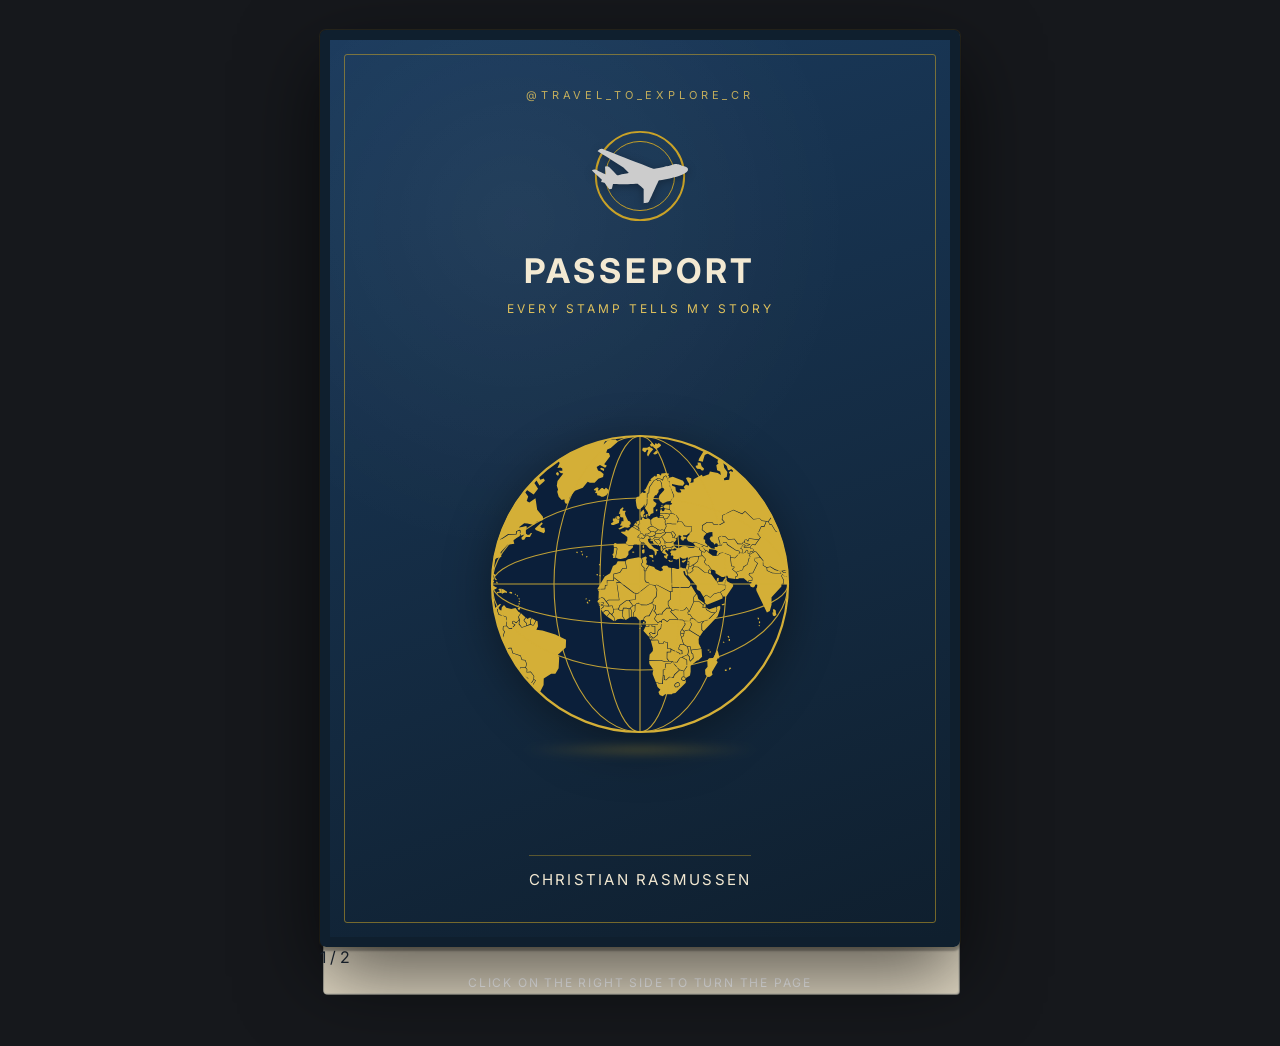
==== index.html @ cd0e4e26 "Version initiale" ====
<!DOCTYPE html>
<html lang="fr">
<head>
<meta charset="UTF-8">
<meta name="viewport" content="width=device-width, initial-scale=1.0">
<title>Passeport de Voyage</title>
<link rel="preconnect" href="https://cdnjs.cloudflare.com">
<link rel="stylesheet" href="css/style.css">
</head>
<body>

<div class="book-wrapper">

  <!-- PAGE STACK (behind the book) -->
  <div class="page-stack" id="page-stack">
    <div class="page-stack-layer"></div>
    <div class="page-stack-layer"></div>
    <div class="page-stack-layer"></div>
  </div>

  <!-- BOOK -->
  <div class="book" id="book">

    <!-- PAGE TURN ZONES -->
    <div class="turn-zone left" id="zone-left"></div>
    <div class="turn-zone right" id="zone-right"></div>

    <!-- PAGE CORNER CURLS -->
    <div class="page-corner right-corner" id="corner-right">
      <svg viewBox="0 0 50 50" fill="none">
        <path d="M50 0 L50 50 L0 50 Q30 50 40 40 Q50 30 50 0Z" fill="rgba(201,162,39,0.15)"/>
        <path d="M50 50 Q35 48 42 38 Q50 28 50 0" stroke="rgba(201,162,39,0.3)" stroke-width="0.5" fill="none"/>
      </svg>
    </div>
    <div class="page-corner left-corner" id="corner-left">
      <svg viewBox="0 0 50 50" fill="none">
        <path d="M0 0 L0 50 L50 50 Q20 50 10 40 Q0 30 0 0Z" fill="rgba(201,162,39,0.15)"/>
        <path d="M0 50 Q15 48 8 38 Q0 28 0 0" stroke="rgba(201,162,39,0.3)" stroke-width="0.5" fill="none"/>
      </svg>
    </div>

    <!-- FLIP SHADOWS -->
    <div class="flip-shadow left" id="flip-shadow-left"></div>
    <div class="flip-shadow right" id="flip-shadow-right"></div>

    <!-- PAGES (loaded dynamically) -->
    <div id="page-cover" class="page active" style="z-index:4"></div>

  </div><!-- .book -->

  <!-- PAGE COUNTER -->
  <div class="page-counter" id="page-counter">1 / 2</div>

  <!-- HINT -->
  <div class="hint" id="hint">click on the right side to turn the page</div>
</div>

<script src="js/app.js"></script>
</body>
</html>
---- css/style.css ----
@import url('https://fonts.googleapis.com/css2?family=Inter:wght@300;400;500;600;700&display=swap');
@import url('https://fonts.googleapis.com/css2?family=Caveat:wght@400;700&family=Great+Vibes&family=Playfair+Display:ital,wght@0,400;0,600;1,400&display=swap');
@font-face { font-family: 'PD'; src: local('Inter'); }

:root{
  --blue: #1A3A5C;
  --blue-deep: #0F1F2E;
  --cream: #F3E9D2;
  --cream-dim: #E8DBBB;
  --gold: #C9A227;
  --gold-soft: #DFC15C;
  --ink: #1E2A38;
  --stamp-red: #A13D3D;
  --stamp-blue: #2C4A5E;
  --flip-speed: 0.5s;
}

*{ box-sizing:border-box; margin:0; padding:0; }

body{
  font-family: 'Inter', 'Segoe UI', sans-serif;
  background: #16181c;
  min-height: 100%;
  display:flex;
  flex-direction:column;
  align-items:center;
  justify-content: center;
  padding: 30px 16px 50px;
  color: var(--ink);
  overflow-x: hidden;
  overflow-y: auto;
  user-select: none;
  -webkit-user-select: none;
}

  .display{ font-family: 'Inter', sans-serif; font-weight: 700; }

/* ---------- NAVBAR ---------- */
.navbar{
  display: flex;
  align-items: center;
  justify-content: space-between;
  width: 100%;
  max-width: 640px;
  margin-bottom: 16px;
  padding: 10px 18px;
  background: linear-gradient(135deg, var(--blue) 0%, var(--blue-deep) 100%);
  border: 1px solid rgba(201,162,39,0.3);
  border-radius: 8px;
  box-shadow: 0 4px 20px rgba(0,0,0,0.3);
}
.navbar-brand{
  display: flex;
  align-items: center;
  gap: 8px;
  color: var(--cream);
  font-size: 13px;
  font-weight: 600;
  letter-spacing: 0.1em;
  text-transform: uppercase;
}
.navbar-brand svg{
  color: var(--gold);
}
.dk-flag-nav{
  width: 22px;
  height: auto;
  border-radius: 2px;
  box-shadow: 0 1px 3px rgba(0,0,0,0.3);
}
.navbar-links{
  display: flex;
  gap: 4px;
}
.nav-btn{
  background: rgba(26,58,92,0.35);
  border: 1px solid rgba(201,162,39,0.2);
  color: var(--cream);
  font-family: 'Inter', sans-serif;
  font-size: 10px;
  letter-spacing: 0.1em;
  text-transform: uppercase;
  padding: 6px 14px;
  border-radius: 20px;
  cursor: pointer;
  transition: all 0.3s ease;
  opacity: 0.8;
}
.nav-btn:hover{
  opacity: 1;
  background: rgba(26,58,92,0.55);
  border-color: rgba(201,162,39,0.5);
  background: rgba(201,162,39,0.1);
}
.nav-btn.active{
  opacity: 1;
  background: #5BA3D9;
  color: #fff;
  border-color: #5BA3D9;
  font-weight: 600;
}

/* ---------- BOOK WRAPPER ---------- */
.book-wrapper{
  position: relative;
  width: 100%;
  max-width: 640px;
}

/* ---------- BOOK ---------- */
.book{
  width: 100%;
  aspect-ratio: 3 / 4.3;
  position: relative;
  perspective: 3000px;
  border-radius: 6px;
  box-shadow:
    0 30px 80px rgba(0,0,0,0.6),
    0 4px 2px rgba(0,0,0,0.3),
    0 0 0 1px rgba(201,162,39,0.1);
  touch-action: pan-y;
}

/* ---------- PAGE ---------- */
.page{
  position: absolute;
  inset: 0;
  border-radius: 6px;
  overflow: hidden;
  pointer-events: none;
  backface-visibility: hidden;
  -webkit-backface-visibility: hidden;
  transform-origin: left center;
  transform: rotateY(0deg);
  transition: transform 0.35s cubic-bezier(0.77, 0, 0.175, 1);
  will-change: transform;
}
.page.active{
  pointer-events: auto;
}
/* Page is flipped (turned past) */
.page.page-flipped{
  transform: rotateY(-180deg);
}
/* Drop-shadow during animation for depth */
.page.page-turning{
  filter: drop-shadow(-12px 0 18px rgba(0,0,0,0.45));
  transition:
    transform 0.45s cubic-bezier(0.77, 0, 0.175, 1),
    filter 0.45s ease;
}

/* ---------- PAGE TURN ZONES ---------- */
.turn-zone{
  position: absolute;
  top: 0;
  bottom: 0;
  width: 18%;
  z-index: 60;
  cursor: pointer;
  transition: background 0.3s ease;
}
.turn-zone.left{
  left: 0;
  cursor: w-resize;
}
.turn-zone.right{
  right: 0;
  cursor: e-resize;
}
.turn-zone:hover{
  background: rgba(201,162,39,0.04);
}

/* ---------- PAGE CORNER CURL ---------- */
.page-corner{
  position: absolute;
  bottom: 0;
  width: 50px;
  height: 50px;
  z-index: 65;
  pointer-events: none;
  opacity: 0;
  transition: opacity 0.4s ease;
}
.turn-zone.right:hover ~ .page-corner.right-corner,
.page-corner.right-corner.visible{
  opacity: 1;
}
.turn-zone.left:hover ~ .page-corner.left-corner,
.page-corner.left-corner.visible{
  opacity: 1;
}
.page-corner.right-corner{
  right: 0;
}
.page-corner.left-corner{
  left: 0;
}
.page-corner svg{
  width: 100%;
  height: 100%;
}

/* ---------- PAGE STACK EFFECT ---------- */
.page-stack{
  position: absolute;
  inset: 2px;
  border-radius: 5px;
  z-index: -1;
  pointer-events: none;
}
.page-stack-layer{
  position: absolute;
  inset: 0;
  border-radius: 4px;
  background: var(--cream);
  border: 1px solid rgba(26,58,92,0.12);
}
.page-stack-layer:nth-child(1){ transform: translate(2px, 1px); opacity: 0.5; }
.page-stack-layer:nth-child(2){ transform: translate(1.5px, 0.5px); opacity: 0.6; }
.page-stack-layer:nth-child(3){ transform: translate(1px, 0px); opacity: 0.7; }

/* ---------- PAGE SHADOW DURING FLIP ---------- */
.flip-shadow{
  position: absolute;
  top: 0;
  bottom: 0;
  width: 60%;
  z-index: 55;
  pointer-events: none;
  opacity: 0;
  transition: opacity 0.3s ease;
}
.flip-shadow.left{
  left: 0;
  background: linear-gradient(90deg, rgba(0,0,0,0.25) 0%, transparent 100%);
}
.flip-shadow.right{
  right: 0;
  background: linear-gradient(270deg, rgba(0,0,0,0.25) 0%, transparent 100%);
}
.flip-shadow.active{
  opacity: 1;
}

/* ---------- PAGE THICKNESS ---------- */
.book::before{
  content:"";
  position: absolute;
  inset: 2px;
  border-radius: 5px;
  background: repeating-linear-gradient(
    0deg,
    var(--cream-dim) 0px,
    var(--cream-dim) 1px,
    transparent 1px,
    transparent 3px
  );
  opacity: 0.15;
  z-index: -1;
  pointer-events: none;
}

/* ---------- PAGE CURL SHADOW ---------- */
.page::after{
  content:"";
  position: absolute;
  top: 0;
  right: 0;
  bottom: 0;
  width: 40px;
  background: linear-gradient(90deg, transparent, rgba(0,0,0,0.08));
  pointer-events: none;
  opacity: 0;
  transition: opacity 0.3s ease;
}
.page.flipping::after{
  opacity: 1;
}

/* ---------- COVER ---------- */
#page-cover{
  background:
    radial-gradient(circle at 30% 20%, rgba(255,255,255,0.05), transparent 40%),
    linear-gradient(160deg, var(--blue) 0%, var(--blue-deep) 100%);
  display:flex;
  flex-direction:column;
  align-items:center;
  justify-content:space-between;
  padding: 48px 32px;
  border: 10px solid var(--blue-deep);
}
#page-cover::before{
  content:"";
  position:absolute; inset: 14px;
  border: 1.5px solid rgba(201,162,39,0.55);
  border-radius: 3px;
  pointer-events:none;
}
.cover-top{ text-align:center; z-index:1; }
.cover-eyebrow{
  color: var(--gold-soft);
  font-size: 11px;
  letter-spacing: 0.35em;
  text-transform: uppercase;
  opacity: 0.85;
}
.cover-emblem{
  position: relative;
  margin: 26px auto;
  width: 96px;
  height: 96px;
}
.cover-emblem svg{
  width: 96px;
  height: 96px;
  display: block;
}
.cover-plane{
  position: absolute;
  top: 50%;
  left: 50%;
  transform: translate(-50%, -50%);
  width: 56px;
  height: auto;
  z-index: 2;
  filter: drop-shadow(0 2px 4px rgba(0,0,0,0.3));
  color:rgb(204, 204, 204);
}
.cover-title{
  color: var(--cream);
  font-size: 34px;
  letter-spacing: 0.12em;
  text-transform: uppercase;
  margin-top: 8px;
}
.cover-sub{
  color: var(--gold-soft);
  font-size: 12px;
  letter-spacing: 0.25em;
  text-transform: uppercase;
  margin-top: 10px;
}
.cover-globe{
  width: 65%;
  max-width: 300px;
  margin: 0 auto;
  position: relative;
  filter: drop-shadow(0 8px 24px rgba(0,0,0,0.4));
}
.cover-globe::after{
  content: "";
  position: absolute;
  bottom: -18px;
  left: 10%;
  width: 80%;
  height: 12px;
  background: radial-gradient(ellipse at center, rgba(201,162,39,0.35) 0%, rgba(201,162,39,0.1) 50%, transparent 70%);
  border-radius: 50%;
  filter: blur(4px);
}
.cover-globe-inner{
  width: 100%;
  position: relative;
  overflow: hidden;
  border-radius: 50%;
}
.cover-globe svg{
  width: 100%;
  height: auto;
  color: var(--gold-soft);
  animation: globe-breathe 3s ease-in-out infinite;
}
@keyframes globe-breathe{
  0%, 100%{ transform: scale(1); }
  50%{ transform: scale(1.025); }
}
.cover-globe-inner::after{
  content: "";
  position: absolute;
  top: -50%;
  left: -60%;
  width: 50%;
  height: 200%;
  background: linear-gradient(
    100deg,
    transparent 0%,
    transparent 35%,
    rgba(255,255,255,0.12) 45%,
    rgba(255,255,255,0.25) 50%,
    rgba(255,255,255,0.12) 55%,
    transparent 65%,
    transparent 100%
  );
  transform: rotate(25deg);
  animation: globe-shimmer 3s ease-in-out infinite;
  pointer-events: none;
}
@keyframes globe-shimmer{
  0%{ left: -60%; }
  100%{ left: 150%; }
}
.cover-bottom{ text-align:center; z-index:1; }
.cover-holder{
  color: var(--cream);
  font-size: 15px;
  letter-spacing: 0.15em;
  text-transform: uppercase;
  border-top: 1px solid rgba(201,162,39,0.4);
  padding-top: 14px;
}

/* ---------- DANISH FLAG ---------- */
.dk-flag{ display:inline-block; vertical-align:middle; }
.cover-flag{ display:block; margin: 8px auto 0; opacity: 0.9; }
.info-flag{ width: 28px; height: auto; vertical-align: middle; margin-left: 6px; }
.page-flag{
  width: 30px;
  height: auto;
}

/* ---------- SHARED PAPER TEXTURE ---------- */
.paper{
  background:
    repeating-linear-gradient(115deg, rgba(26,58,92,0.025) 0px, rgba(26,58,92,0.025) 1px, transparent 1px, transparent 3px),
    var(--cream);
  padding: 28px 26px;
  height:100%;
}
.paper::after{
  content:"";
  position:absolute; inset:0;
  border: 8px solid var(--cream);
  outline: 1.5px solid rgba(26,58,92,0.3);
  outline-offset: -9px;
  pointer-events:none;
}

.fields{
  width: 100%;
  margin-top: 4px;
}
.field-row{
  display:flex;
  gap: 14px;
  margin-bottom: 8px;
}
.field{ flex:1; }
.field label{
  display:inline-flex;
  align-items:center;
  gap: 5px;
  font-family: 'Inter', sans-serif;
  font-size: 10px;
  letter-spacing: 0.12em;
  text-transform: uppercase;
  color: var(--stamp-red);
  opacity: 0.8;
  margin-bottom: 2px;
}
.field label .icon{
  width: 12px;
  height: 12px;
  fill: var(--stamp-red);
  opacity: 0.7;
}
.field .val{
  font-family: 'Inter', sans-serif;
  font-size: 13px;
  color: var(--ink);
  border-bottom: 1px solid rgba(201,162,39,0.25);
  padding-bottom: 3px;
}
.field-full{ flex-basis: 100%; }
.info-flag{
  vertical-align: middle;
  border: 1px solid rgba(0,0,0,0.1);
}
.mrz{
  margin-top: 16px;
  background: var(--ink);
  color: var(--cream);
  font-family: 'Courier New', monospace;
  font-size: 11px;
  letter-spacing: 2px;
  padding: 12px 10px;
  line-height: 1.8;
  border-radius: 2px;
  text-align: center;
}

/* ---------- HINT TEXT ---------- */
.hint{
  display: flex;
  align-items: center;
  justify-content: center;
  gap: 6px;
  margin-top: 8px;
  margin-bottom: 6px;
  font-size: 12px;
  letter-spacing: 0.15em;
  color: #ffffff;
  text-transform: uppercase;
  animation: hintPulse 3s ease-in-out infinite;
}
.hint .heart{
  color: #C60C30;
  font-size: 13px;
  vertical-align: middle;
  line-height: 1;
}
.hint .hint-date{
  vertical-align: middle;
  line-height: 1;
}
@keyframes hintPulse{
  0%, 100% { opacity: 0.35; }
  50% { opacity: 0.7; }
}

/* ---------- ANIMATIONS & PREMIUM EFFECTS ---------- */
.hologram-overlay {
  position: absolute;
  inset: 0;
  background: linear-gradient(125deg, transparent 20%, rgba(255,255,255,0.05) 40%, rgba(114,191,255,0.1) 50%, rgba(255,255,255,0.05) 60%, transparent 80%);
  background-size: 200% 200%;
  mix-blend-mode: color-dodge;
  animation: hologram 6s linear infinite;
  pointer-events: none;
  z-index: 5;
}
@keyframes hologram {
  0% { background-position: 200% 0; }
  100% { background-position: -200% 0; }
}

.floating-stamps {
  position: absolute;
  inset: 0;
  pointer-events: none;
  z-index: 0;
}
.stamp-bg {
  position: absolute;
  width: 140px; height: 140px;
  opacity: 0.8;
}
.stamp-1 { top: 10%; right: -20px; animation: float-stamp 8s ease-in-out infinite; }
.stamp-2 { bottom: 25%; left: -30px; animation: float-stamp 10s ease-in-out infinite reverse; }

@keyframes float-stamp {
  0%, 100% { transform: translateY(0) rotate(0deg); }
  50% { transform: translateY(-10px) rotate(5deg); }
}

@keyframes scan {
  0%, 100% { top: 0; opacity: 0; }
  10%, 90% { opacity: 0.5; }
  50% { top: 100%; }
}

/* ---------- INFO PAGE ---------- */
#page-info{
  background:
    radial-gradient(circle at 30% 20%, rgba(255,255,255,0.4), transparent 40%),
    var(--cream);
  display: flex;
  flex-direction: column;
}
#page-info::before{
  content:"";
  position:absolute; inset: 8px;
  border: 1.5px solid rgba(201,162,39,0.5);
  border-radius: 3px;
  pointer-events:none;
  z-index: 1;
}

/* ---------- INFO CARD ---------- */
.info-card{
  position: relative;
  width: 100%;
  height: 100%;
  padding: 18px 18px 12px;
  overflow: hidden;
  display: flex;
  flex-direction: column;
  z-index: 2;
}

/* ---------- DANISH FLAG WATERMARK ---------- */
.dk-flag-watermark{
  position: absolute;
  top: 50%;
  left: 50%;
  transform: translate(-50%, -50%) rotate(-12deg);
  width: 85%;
  opacity: 0.06;
  pointer-events: none;
  z-index: 0;
}
.dk-flag-watermark svg{
  width: 100%;
  height: auto;
}

/* ---------- INFO PROFILE ---------- */
.info-profile{
  display: flex;
  flex-direction: column;
  align-items: center;
  gap: 4px;
  margin-bottom: 6px;
  position: relative;
  z-index: 2;
}

/* ---------- PHOTO FRAME ---------- */
.info-photo-frame{
  position: relative;
  width: 210px;
  height: 230px;
  border-radius: 6px;
  overflow: hidden;
  border: 3px solid var(--gold);
  box-shadow:
    0 4px 16px rgba(201,162,39,0.2),
    0 0 0 1px rgba(201,162,39,0.1);
}
.info-photo-glow{
  position: absolute;
  inset: -2px;
  border-radius: 8px;
  background: linear-gradient(135deg, var(--gold), var(--gold-soft), var(--gold));
  z-index: -1;
  animation: photoBorderGlow 3s ease-in-out infinite;
}
@keyframes photoBorderGlow{
  0%, 100%{ box-shadow: 0 0 8px rgba(201,162,39,0.2); }
  50%{ box-shadow: 0 0 18px rgba(201,162,39,0.35); }
}
.info-photo{
  width: 100%;
  height: 100%;
  object-fit: contain;
  border-radius: 3px;
  transition: transform 0.4s ease;
}
.info-photo-frame:hover .info-photo{
  transform: scale(1.05);
}

/* ---------- INFO NAME ---------- */
.info-name{
  text-align: center;
}
.info-name h3{
  font-size: 17px;
  font-weight: 700;
  color: var(--blue);
  letter-spacing: 0.06em;
  margin: 0;
}
.info-flag-line{
  display: flex;
  align-items: center;
  justify-content: center;
  gap: 6px;
  margin-top: 4px;
  font-size: 10px;
  letter-spacing: 0.12em;
  color: var(--stamp-red);
  text-transform: uppercase;
}
.dk-flag-mini{
  width: 22px;
  height: auto;
  border-radius: 1px;
  box-shadow: 0 1px 2px rgba(0,0,0,0.15);
}

/* ---------- TRAVEL SYMBOL ---------- */
.info-travel-symbol{
  display: flex;
  align-items: center;
  gap: 5px;
  font-size: 10px;
  letter-spacing: 0.1em;
  color: var(--gold);
  text-transform: uppercase;
  margin-top: 2px;
}
.info-travel-symbol svg{
  color: var(--gold);
}

/* ---------- INFO DETAILS ---------- */
.info-details{
  display: flex;
  flex-direction: column;
  gap: 6px;
  flex: 1;
  position: relative;
  z-index: 2;
}
.info-label{
  font-size: 10px;
  letter-spacing: 0.15em;
  text-transform: uppercase;
  color: var(--stamp-red);
  opacity: 0.7;
}

/* ---------- INFO GRID ---------- */
.info-grid{
  display: grid;
  grid-template-columns: 1fr 1fr;
  gap: 5px;
}
.info-item{
  display: flex;
  flex-direction: column;
  gap: 1px;
  padding: 6px 8px;
  background: rgba(255,255,255,0.5);
  border-radius: 4px;
  border: 1px solid rgba(201,162,39,0.2);
}
.info-item-label{
  font-size: 10px;
  letter-spacing: 0.1em;
  text-transform: uppercase;
  color: var(--stamp-red);
  opacity: 0.7;
}
.info-item-value{
  font-size: 13px;
  color: var(--blue);
  font-weight: 600;
}

/* ---------- BLUE DIAMOND ---------- */
.info-blue-diamond{
  position: relative;
  display: flex;
  flex-direction: column;
  align-items: center;
  gap: 2px;
  padding: 8px 10px;
  background: linear-gradient(135deg, rgba(77,184,255,0.06), rgba(77,184,255,0.02));
  border: 1px solid rgba(77,184,255,0.25);
  border-radius: 8px;
  text-align: center;
  overflow: hidden;
}
.diamond-sparkle{
  position: absolute;
  width: 60px;
  height: 60px;
  background: radial-gradient(circle, rgba(77,184,255,0.1) 0%, transparent 70%);
  border-radius: 50%;
  animation: sparkle-drift 4s ease-in-out infinite;
  pointer-events: none;
}
.diamond-sparkle-2{
  width: 40px;
  height: 40px;
  animation-delay: -2s;
  animation-duration: 5s;
  opacity: 0.6;
}
@keyframes sparkle-drift{
  0%, 100%{ top: -10px; left: 20%; opacity: 0; }
  50%{ top: 50%; left: 70%; opacity: 1; }
}
.diamond-icon{
  font-size: 22px;
  position: relative;
  z-index: 1;
  animation: diamond-pulse 2.5s ease-in-out infinite;
}
@keyframes diamond-pulse{
  0%, 100%{ filter: drop-shadow(0 0 4px rgba(77,184,255,0.2)); transform: scale(1); }
  50%{ filter: drop-shadow(0 0 10px rgba(77,184,255,0.5)); transform: scale(1.06); }
}
.diamond-title{
  font-size: 9px;
  letter-spacing: 0.12em;
  text-transform: uppercase;
  color: var(--stamp-red);
  opacity: 0.6;
  position: relative;
  z-index: 1;
}
.diamond-name{
  font-size: 17px;
  font-weight: 700;
  color: var(--blue);
  letter-spacing: 0.04em;
  position: relative;
  z-index: 1;
}
.diamond-desc{
  font-size: 10px;
  color: var(--ink);
  opacity: 0.5;
  font-style: italic;
  position: relative;
  z-index: 1;
}

/* ---------- DIVIDER ---------- */
.info-divider{
  display: flex;
  align-items: center;
  gap: 8px;
  padding: 0 20px;
  margin: 2px 0;
}
.divider-line{
  flex: 1;
  height: 1px;
  background: linear-gradient(90deg, transparent, rgba(201,162,39,0.4), transparent);
}
.divider-icon{
  font-size: 10px;
  color: var(--gold);
  opacity: 0.6;
}

/* ---------- SOCIAL SECTION ---------- */
.info-social-section{
  text-align: center;
  position: relative;
  z-index: 10;
}
.social-label{
  font-size: 8px;
  letter-spacing: 0.15em;
  text-transform: uppercase;
  color: var(--stamp-red);
  opacity: 0.5;
  margin-bottom: 6px;
}
.info-social{
  display: flex;
  gap: 8px;
  justify-content: center;
  flex-wrap: wrap;
}
.social-box{
  display: flex;
  align-items: center;
  gap: 4px;
  padding: 6px 12px;
  background: #fff;
  border: 1px solid rgba(201,162,39,0.2);
  border-radius: 20px;
  text-decoration: none;
  font-size: 10px;
  letter-spacing: 0.05em;
  font-weight: 500;
  transition: all 0.3s ease;
  cursor: pointer;
}
.social-box svg{
  flex-shrink: 0;
}
.social-box:hover{
  transform: translateY(-2px);
  box-shadow: 0 4px 12px rgba(0,0,0,0.15);
}

.social-box.social-tiktok{ color: #000; border-color: rgba(0,0,0,0.15); }
.social-box.social-tiktok svg{ fill: #000; }
.social-box.social-tiktok:hover{ background: #000; color: #fff; border-color: #000; }
.social-box.social-tiktok:hover svg{ fill: #fff; }

.social-box.social-youtube{ color: #FF0000; border-color: rgba(255,0,0,0.2); }
.social-box.social-youtube svg{ fill: #FF0000; }
.social-box.social-youtube:hover{ background: #FF0000; color: #fff; border-color: #FF0000; }
.social-box.social-youtube:hover svg{ fill: #fff; }

.social-box.social-facebook{ color: #1877F2; border-color: rgba(24,119,242,0.2); }
.social-box.social-facebook svg{ fill: #1877F2; }
.social-box.social-facebook:hover{ background: #1877F2; color: #fff; border-color: #1877F2; }
.social-box.social-facebook:hover svg{ fill: #fff; }

.social-box.social-instagram{ color: #E4405F; border-color: rgba(228,64,95,0.2); }
.social-box.social-instagram svg{ fill: #E4405F; }
.social-box.social-instagram:hover{ background: linear-gradient(45deg, #f09433, #e6683c, #dc2743, #cc2366, #bc1888); color: #fff; border-color: #dc2743; }
.social-box.social-instagram:hover svg{ fill: #fff; }

/* ---------- MEMORY GALLERY ---------- */
.memory-section{
  position: relative;
  z-index: 1;
  margin-top: 4px;
  text-align: center;
}
.memory-title{
  font-size: 10px;
  letter-spacing: 0.15em;
  text-transform: uppercase;
  color: var(--stamp-red);
  opacity: 0.7;
  margin-bottom: 6px;
}
.memory-grid{
  display: grid;
  grid-template-columns: repeat(4, 1fr);
  gap: 6px;
  padding: 0 4px;
}
.memory-photo{
  border-radius: 6px;
  overflow: hidden;
  border: 2px solid var(--gold);
  box-shadow: 0 3px 10px rgba(201,162,39,0.25);
  transition: all 0.4s ease;
}
.memory-photo img{
  width: 100%;
  height: 100%;
  object-fit: contain;
  display: block;
  aspect-ratio: 3 / 4;
}
.memory-tilt-left{ transform: rotate(-2deg); }
.memory-tilt-right{ transform: rotate(2deg); }
.memory-photo:hover{
  transform: rotate(0deg) scale(1.05);
  box-shadow: 0 6px 20px rgba(201,162,39,0.35);
  z-index: 2;
}

/* ---------- MRZ ---------- */
.mrz{
  margin-top: auto;
  background: var(--ink);
  color: var(--cream);
  font-family: 'Courier New', monospace;
  font-size: 9px;
  letter-spacing: 2px;
  padding: 10px 8px;
  line-height: 1.8;
  border-radius: 2px;
  text-align: center;
}

/* ---------- MAP PAGE ---------- */
.map-card{
  position: relative;
  width: 100%;
  height: 100%;
  padding: 16px 14px 10px;
  overflow: hidden;
  display: flex;
  flex-direction: column;
  background:
    repeating-linear-gradient(115deg, rgba(26,58,92,0.025) 0px, rgba(26,58,92,0.025) 1px, transparent 1px, transparent 3px),
    var(--cream);
  z-index: 2;
}
.map-card::after{
  content:"";
  position:absolute; inset:0;
  border: 8px solid var(--cream);
  outline: 1.5px solid rgba(26,58,92,0.3);
  outline-offset: -9px;
  pointer-events:none;
}
.map-header{
  text-align: center;
  margin-bottom: 6px;
  position: relative;
  z-index: 10;
}
.map-title{
  font-family: 'Inter', sans-serif;
  font-size: 18px;
  font-weight: 700;
  color: var(--blue);
  letter-spacing: 0.08em;
  text-transform: uppercase;
}
.map-subtitle{
  font-family: 'Inter', sans-serif;
  font-size: 9px;
  letter-spacing: 0.15em;
  text-transform: uppercase;
  color: var(--stamp-red);
  opacity: 0.6;
  margin-top: 2px;
}
.map-count{
  font-family: 'Inter', sans-serif;
  font-size: 10px;
  color: var(--gold);
  margin-top: 3px;
  letter-spacing: 0.08em;
}
.map-count span{
  font-weight: 700;
  font-size: 14px;
}

/* ---------- MAP BODY ---------- */
.map-body-real{
  flex: 1;
  position: relative;
  z-index: 10;
  display: flex;
  align-items: stretch;
  justify-content: stretch;
  margin: 0 -4px;
  border: 1px solid rgba(201,162,39,0.3);
  border-radius: 4px;
  box-shadow: inset 0 2px 10px rgba(0,0,0,0.1);
  background: #fdfdfd;
}
.map-body-real #leaflet-map {
  width: 100%;
  height: 100%;
  background: #e8ede3; /* fallback matching voyager tile color */
}
.world-map{
  width: 100%;
  height: auto;
  max-height: 260px;
}

/* ---------- LEAFLET PIN STYLES ---------- */
.custom-map-pin {
  background: transparent;
  border: none;
}
.pin-marker {
  position: relative;
  width: 28px;
  height: 38px;
  background: var(--cream);
  border: 2px solid var(--gold);
  border-radius: 4px 4px 14px 14px;
  display: flex;
  flex-direction: column;
  align-items: center;
  justify-content: flex-start;
  padding-top: 2px;
  box-shadow: 0 4px 8px rgba(0,0,0,0.3);
  transition: transform 0.3s ease;
}
.pin-marker::after {
  content: '';
  position: absolute;
  bottom: -6px;
  left: 50%;
  transform: translateX(-50%);
  border-left: 6px solid transparent;
  border-right: 6px solid transparent;
  border-top: 6px solid var(--gold);
}
.pin-flag-img {
  width: 20px;
  height: 14px;
  object-fit: contain;
  border-radius: 2px;
  box-shadow: 0 1px 2px rgba(0,0,0,0.2);
}
.pin-marker:hover {
  transform: translateY(-5px) scale(1.1);
  z-index: 1000 !important;
}

/* ---------- HOME PIN ---------- */
.pin-marker.home {
  width: 36px;
  height: 48px;
  border-color: #C60C30;
  background: #fff;
  padding-top: 4px;
}
.pin-marker.home::after {
  border-top-color: #C60C30;
}
.pin-marker.home .pin-flag-img {
  width: 26px;
  height: 18px;
}
.pin-home-badge {
  font-size: 7px;
  font-weight: 700;
  color: #C60C30;
  margin-top: 4px;
  letter-spacing: 0.1em;
}

/* ---------- LEAFLET POPUP ---------- */
.leaflet-popup-content-wrapper {
  background: var(--blue-deep) !important;
  color: var(--cream) !important;
  border: 1px solid var(--gold) !important;
  border-radius: 4px !important;
}
.leaflet-popup-tip {
  background: var(--blue-deep) !important;
  border: 1px solid var(--gold) !important;
  border-top: none !important;
  border-left: none !important;
}
.leaflet-popup-content b {
  font-family: 'Inter', sans-serif;
  letter-spacing: 0.05em;
  font-size: 12px;
}

/* ---------- COUNTRY LIST ---------- */
.map-quote{
  text-align: center;
  font-family: 'Inter', sans-serif;
  font-size: 10px;
  font-style: italic;
  letter-spacing: 0.04em;
  color: var(--blue);
  opacity: 0.7;
  margin-top: 6px;
  padding: 0 10px;
  position: relative;
  z-index: 10;
}
.map-country{
  display: flex;
  align-items: center;
  gap: 4px;
  padding: 4px 10px;
  background: rgba(255,255,255,0.6);
  border: 1px solid rgba(201,162,39,0.15);
  border-radius: 12px;
  font-family: 'Inter', sans-serif;
  font-size: 11px;
  letter-spacing: 0.05em;
  color: var(--blue);
  transition: all 0.3s ease;
}
.map-country:hover{
  background: var(--gold);
  color: var(--cream);
  border-color: var(--gold);
}
.real-flag-mini{
  width: 14px;
  height: 10px;
  object-fit: contain;
  border-radius: 1px;
}

/* ---------- PHOTO SCAN LINE ---------- */
.photo-scan-line {
  position: absolute;
  top: 0; left: 0; right: 0;
  height: 2px;
  background: rgba(201,162,39,0.4);
  box-shadow: 0 0 6px rgba(201,162,39,0.6);
  animation: scan 4s ease-in-out infinite;
  z-index: 10;
  opacity: 0.4;
}

/* ---------- RESPONSIVE ---------- */
@media (max-width: 768px){
  .navbar{ max-width: 90%; }
  .cover-title{ font-size: 28px; }
  .cover-emblem{ width: 80px; height: 80px; }
  .cover-emblem svg{ width: 80px; height: 80px; }
  .cover-plane{ width: 48px; }
}

@media (max-width: 420px){
  .navbar{ padding: 8px 12px; margin-bottom: 12px; }
  .navbar-brand{ font-size: 11px; gap: 6px; }
  .navbar-brand svg{ width: 14px; height: 14px; }
  .nav-btn{ font-size: 9px; padding: 5px 10px; }

  #page-cover{ padding: 32px 20px; border-width: 6px; }
  #page-cover::before{ inset: 10px; }
  .cover-title{ font-size: 22px; letter-spacing: 0.08em; }
  .cover-eyebrow{ font-size: 9px; }
  .cover-sub{ font-size: 10px; letter-spacing: 0.15em; }
  .cover-emblem{ width: 64px; height: 64px; margin: 16px auto; }
  .cover-emblem svg{ width: 64px; height: 64px; }
  .cover-plane{ width: 40px; }
  .cover-holder{ font-size: 12px; }
  .cover-globe{ width: 55%; }

  .info-card{ padding: 16px 14px; }
  .info-photo-frame{ width: 100px; height: 120px; }
  .info-name h3{ font-size: 14px; }
  .info-grid{ grid-template-columns: 1fr; gap: 6px; }
  .info-social{ gap: 6px; }
  .social-box{ padding: 4px 8px; font-size: 8px; gap: 3px; }
  .info-blue-diamond{ padding: 10px 8px; }
  .diamond-name{ font-size: 13px; }
  .mrz{ font-size: 8px; padding: 8px 6px; letter-spacing: 1px; }

  .hint{ font-size: 8px; }
}

/* ---------- TOUCH DEVICES ---------- */
@media (hover: none) and (pointer: coarse){
  .turn-zone:hover{ background: transparent; }
  .turn-zone.right:active{ background: rgba(201,162,39,0.08); }
  .turn-zone.left:active{ background: rgba(201,162,39,0.08); }
}

/* ============================================================
   TRAVELS / JOURNEYS PAGE
   ============================================================ */
#page-travels {
  background:
    radial-gradient(circle at 70% 80%, rgba(201,162,39,0.05), transparent 50%),
    radial-gradient(circle at 20% 20%, rgba(255,255,255,0.5), transparent 40%),
    var(--cream);
  display: flex;
  flex-direction: column;
}
#page-travels::before {
  content: "";
  position: absolute;
  inset: 8px;
  border: 1.5px solid rgba(201,162,39,0.5);
  border-radius: 3px;
  pointer-events: none;
  z-index: 1;
}

.travels-card {
  position: relative;
  width: 100%;
  height: 100%;
  padding: 16px 14px 10px;
  display: flex;
  flex-direction: column;
  overflow: visible;
  z-index: 2;
}

/* ---------- TRAVELS HEADER ---------- */
.trav-header {
  display: flex;
  align-items: center;
  justify-content: space-between;
  margin-bottom: 10px;
  padding-bottom: 8px;
  border-bottom: 1.5px solid rgba(201,162,39,0.35);
  flex-shrink: 0;
}
.trav-header-left {
  display: flex;
  align-items: center;
  gap: 8px;
}
.trav-icon {
  font-size: 22px;
  display: block;
  animation: trav-plane 3s ease-in-out infinite;
}
@keyframes trav-plane {
  0%, 100% { transform: translateY(0) rotate(-8deg); }
  50%       { transform: translateY(-5px) rotate(5deg); }
}
.trav-title-block { display: flex; flex-direction: column; gap: 1px; }
.trav-title {
  font-size: 13px;
  font-weight: 700;
  color: var(--blue);
  letter-spacing: 0.14em;
  text-transform: uppercase;
}
.trav-sub {
  font-size: 8.5px;
  color: var(--stamp-red);
  letter-spacing: 0.1em;
  text-transform: uppercase;
  opacity: 0.65;
}

/* ---------- TIMELINE CONTAINER ---------- */
.trav-timeline {
  position: relative;
  flex: none;
  overflow-y: visible;
  overflow-x: hidden;
  padding: 4px 0;
}
.trav-timeline-inner {
  position: relative;
  width: 100%;
}

/* ---------- VERTICAL SPINE ---------- */
.trav-spine {
  position: absolute;
  left: 50%;
  top: 25px;
  bottom: 25px;
  width: 2px;
  transform: translateX(-50%);
  background: linear-gradient(
    to bottom,
    transparent 0%,
    var(--gold) 2%,
    rgba(201,162,39,0.7) 50%,
    var(--gold) 98%,
    transparent 100%
  );
  border-radius: 1px;
  pointer-events: none;
}

/* ---------- ENTRY ROW ---------- */
.trav-entry {
  display: flex;
  align-items: center;
  min-height: 42px;
  position: relative;
  animation: trav-fade 0.35s ease both;
}
@keyframes trav-fade {
  from { opacity: 0; transform: translateY(8px); }
  to   { opacity: 1; transform: translateY(0); }
}
.trav-entry:nth-child(2)  { animation-delay: 0.04s; }
.trav-entry:nth-child(3)  { animation-delay: 0.08s; }
.trav-entry:nth-child(4)  { animation-delay: 0.12s; }
.trav-entry:nth-child(5)  { animation-delay: 0.16s; }
.trav-entry:nth-child(6)  { animation-delay: 0.20s; }
.trav-entry:nth-child(7)  { animation-delay: 0.24s; }
.trav-entry:nth-child(8)  { animation-delay: 0.28s; }
.trav-entry:nth-child(9)  { animation-delay: 0.32s; }
.trav-entry:nth-child(10) { animation-delay: 0.36s; }
.trav-entry:nth-child(11) { animation-delay: 0.40s; }
.trav-entry:nth-child(12) { animation-delay: 0.44s; }
.trav-entry:nth-child(13) { animation-delay: 0.48s; }

/* Halves */
.trav-half {
  flex: 1;
  display: flex;
  align-items: center;
}
.trav-left  { justify-content: flex-end;  padding-right: 10px; }
.trav-right { justify-content: flex-start; padding-left: 10px; }

/* ---------- DOT NODE ---------- */
.trav-node {
  width: 20px;
  flex-shrink: 0;
  display: flex;
  justify-content: center;
  align-items: center;
  position: relative;
  z-index: 3;
}
.trav-node span {
  width: 11px;
  height: 11px;
  border-radius: 50%;
  background: var(--gold);
  border: 2.5px solid var(--cream);
  box-shadow: 0 0 0 2px var(--gold);
  display: block;
  animation: node-glow 3s ease-in-out infinite;
}
@keyframes node-glow {
  0%, 100% { box-shadow: 0 0 0 2px var(--gold), 0 0 5px rgba(201,162,39,0.25); }
  50%       { box-shadow: 0 0 0 2px var(--gold), 0 0 12px rgba(201,162,39,0.55); }
}

/* ---------- DESTINATION CARD ---------- */
.trav-card {
  display: flex;
  align-items: center;
  gap: 5px;
  background: rgba(255,255,255,0.78);
  border: 1px solid rgba(201,162,39,0.22);
  border-radius: 8px;
  padding: 5px 8px;
  box-shadow:
    0 2px 8px rgba(0,0,0,0.06),
    inset 0 1px 0 rgba(255,255,255,0.9);
  transition: all 0.25s ease;
  cursor: default;
  backdrop-filter: blur(4px);
  max-width: 100%;
}
.trav-card:hover {
  background: rgba(255,255,255,0.97);
  border-color: var(--gold);
  box-shadow:
    0 4px 16px rgba(201,162,39,0.22),
    inset 0 1px 0 rgba(255,255,255,1);
  transform: scale(1.03);
  z-index: 10;
}

/* Flag */
.trav-flag {
  width: 26px;
  height: 17px;
  object-fit: contain;
  border-radius: 2px;
  box-shadow: 0 1px 4px rgba(0,0,0,0.18);
  flex-shrink: 0;
}

/* Names */
.trav-names {
  display: flex;
  flex-direction: column;
  text-align: left;
  min-width: 0;
}
.trav-names-r { text-align: right; }
.trav-names b {
  font-size: 11px;
  font-weight: 600;
  color: var(--blue);
  line-height: 1.25;
  white-space: nowrap;
}
.trav-names small {
  font-size: 7.5px;
  color: var(--stamp-red);
  opacity: 0.6;
  text-transform: uppercase;
  letter-spacing: 0.09em;
}

/* Number */
.trav-n {
  font-size: 8.5px;
  font-weight: 700;
  color: rgba(201,162,39,0.65);
  letter-spacing: 0.04em;
  min-width: 14px;
  flex-shrink: 0;
}

/* ---------- TRAVELS FOOTER ---------- */
.trav-footer {
  display: flex;
  align-items: center;
  gap: 8px;
  padding-top: 7px;
  flex-shrink: 0;
  margin-top: 2px;
}
.trav-footer-line {
  flex: 1;
  height: 1px;
  background: linear-gradient(90deg, transparent, rgba(201,162,39,0.35), transparent);
}
.trav-footer-text {
  font-size: 7.5px;
  color: var(--gold);
  letter-spacing: 0.18em;
  text-transform: uppercase;
  opacity: 0.75;
  white-space: nowrap;
  font-style: italic;
}

/* ---------- JOURNEY PHOTO STRIP ---------- */
.journey-strip {
  flex-shrink: 0;
  padding: 8px 0 4px;
}
.journey-strip-header {
  display: flex;
  align-items: center;
  gap: 6px;
  margin-bottom: 6px;
}
.journey-strip-rule {
  flex: 1;
  height: 1px;
  background: linear-gradient(90deg, transparent, rgba(201,162,39,0.4), transparent);
}
.journey-strip-label {
  font-size: 7px;
  color: var(--gold);
  letter-spacing: 0.2em;
  text-transform: uppercase;
  font-style: italic;
  opacity: 0.8;
  white-space: nowrap;
}
.journey-strip-grid {
  display: grid;
  grid-template-columns: repeat(4, 1fr);
  grid-template-rows: repeat(2, 1fr);
  gap: 4px;
}
.journey-photo {
  position: relative;
  aspect-ratio: 1 / 1;
  border-radius: 4px;
  overflow: hidden;
  border: 1.5px solid rgba(201,162,39,0.3);
  box-shadow: 0 2px 6px rgba(0,0,0,0.15);
  background: rgba(0,0,0,0.05);
  transition: transform 0.25s ease, box-shadow 0.25s ease, border-color 0.25s ease;
}
.journey-photo img {
  width: 100%;
  height: 100%;
  object-fit: cover;
  display: block;
  transition: transform 0.4s ease, filter 0.3s ease;
  filter: sepia(0.1) contrast(1.05);
}
.journey-photo-shine {
  position: absolute;
  inset: 0;
  background: linear-gradient(
    135deg,
    rgba(255,255,255,0.18) 0%,
    transparent 50%,
    rgba(0,0,0,0.08) 100%
  );
  pointer-events: none;
  border-radius: 4px;
}
.journey-photo:hover {
  transform: scale(1.06) translateY(-2px);
  border-color: var(--gold);
  box-shadow: 0 6px 18px rgba(201,162,39,0.35), 0 0 0 1px rgba(201,162,39,0.4);
  z-index: 10;
}
.journey-photo:hover img {
  transform: scale(1.08);
  filter: sepia(0) contrast(1.1) brightness(1.05);
}

/* ============================================================
   GALLERY MODAL - POLAROID STYLE
   ============================================================ */
.gallery-modal {
  position: absolute;
  top: 0;
  left: 0;
  width: 100%;
  height: 100%;
  z-index: 9999;
  display: flex;
  align-items: center;
  justify-content: center;
  opacity: 0;
  pointer-events: none;
  transition: opacity 0.4s ease;
  overflow: hidden;
  border-radius: 8px;
}

.gallery-modal.active {
  opacity: 1;
  pointer-events: auto;
}

.gallery-modal-overlay {
  position: absolute;
  top: 0;
  left: 0;
  width: 100%;
  height: 100%;
  background: rgba(240, 235, 220, 0.85); /* Light vintage paper overlay */
  backdrop-filter: blur(4px);
  -webkit-backdrop-filter: blur(4px);
}

.gallery-modal-content {
  position: relative;
  width: 100%;
  height: 100%;
  padding: 30px 20px;
  transform: translateY(20px) scale(0.95);
  transition: transform 0.4s cubic-bezier(0.175, 0.885, 0.32, 1.275);
  display: flex;
  flex-direction: column;
}

.gallery-modal.active .gallery-modal-content {
  transform: translateY(0) scale(1);
}

.gallery-close {
  position: absolute;
  top: 15px;
  right: 20px;
  background: none;
  border: none;
  color: #555;
  font-size: 36px;
  cursor: pointer;
  line-height: 1;
  transition: all 0.3s ease;
  z-index: 10;
}

.gallery-close:hover {
  color: #000;
  transform: scale(1.1) rotate(90deg);
}

.gallery-header {
  text-align: center;
  margin-bottom: 20px;
  z-index: 2;
}

.gallery-header h2 {
  color: #2c3e50;
  font-family: 'Playfair Display', serif;
  font-size: 32px;
  margin: 0;
  font-style: italic;
  font-weight: 700;
}

.gallery-header p {
  color: #555;
  font-family: 'Segoe Print', 'Bradley Hand', 'Comic Sans MS', cursive;
  margin: 5px 0 0 0;
  font-size: 18px;
}

.gallery-grid {
  position: relative;
  flex-grow: 1;
  display: flex;
  flex-wrap: wrap;
  justify-content: center;
  align-content: flex-start;
  gap: 15px;
  overflow-y: auto;
  padding: 10px;
}

.gallery-grid::-webkit-scrollbar {
  width: 0px;
}

.polaroid-item {
  position: relative;
  background: #fdfdfd;
  padding: 8px 8px 36px 8px;
  box-shadow: 0 4px 10px rgba(0,0,0,0.12), 0 1px 3px rgba(0,0,0,0.15);
  width: calc(45% - 15px);
  max-width: 160px;
  transition: transform 0.3s ease, box-shadow 0.3s ease, z-index 0s;
  cursor: pointer;
  z-index: 1;
}

.polaroid-item:nth-child(even) { transform: rotate(4deg); }
.polaroid-item:nth-child(odd) { transform: rotate(-3deg); }
.polaroid-item:nth-child(3n) { transform: rotate(-6deg); }
.polaroid-item:nth-child(5n) { transform: rotate(5deg); }

.polaroid-item:hover {
  transform: scale(1.2) rotate(0deg) translateY(-5px);
  box-shadow: 0 15px 30px rgba(0,0,0,0.25);
  z-index: 10;
}

.polaroid-item img {
  width: 100%;
  height: auto;
  object-fit: contain;
  filter: contrast(1.05) sepia(0.15); /* Slight vintage tone */
}

.polaroid-caption {
  position: absolute;
  bottom: 8px;
  left: 0;
  width: 100%;
  text-align: center;
  font-family: 'Segoe Print', 'Bradley Hand', 'Comic Sans MS', cursive;
  color: #333;
  font-size: 14px;
  pointer-events: none;
}

/* ============================================================
   JOURNEYS - ANIMATIONS & CLICK HINT
   ============================================================ */

/* Make cards clickable-looking and animate on hover */
.trav-card {
  cursor: pointer !important;
  position: relative;
  overflow: visible !important;
}

/* Pulsing glow ring on the cards */
@keyframes cardPulse {
  0%, 100% { box-shadow: 0 2px 8px rgba(0,0,0,0.06), inset 0 1px 0 rgba(255,255,255,0.9), 0 0 0 0 rgba(201,162,39,0); }
  50%       { box-shadow: 0 4px 16px rgba(0,0,0,0.12), inset 0 1px 0 rgba(255,255,255,0.9), 0 0 0 5px rgba(201,162,39,0.18); }
}

.trav-card {
  animation: cardPulse 2.5s ease-in-out infinite;
}

/* Lift + glow on hover */
.trav-card:hover {
  transform: scale(1.08) translateY(-3px);
  box-shadow:
    0 8px 24px rgba(201,162,39,0.35),
    0 0 0 2px rgba(201,162,39,0.5),
    inset 0 1px 0 rgba(255,255,255,0.9);
  background: rgba(255,255,255,0.95);
  animation: none;
}

/* Click hint tooltip */
.trav-card::after {
  content: "?? Click to see memories";
  position: absolute;
  bottom: calc(100% + 10px);
  left: 50%;
  transform: translateX(-50%) translateY(6px);
  background: linear-gradient(135deg, #1a1a2e, #16213e);
  color: #d4af37;
  font-size: 8px;
  font-family: 'Inter', sans-serif;
  font-weight: 600;
  letter-spacing: 0.5px;
  white-space: nowrap;
  padding: 4px 8px;
  border-radius: 20px;
  border: 1px solid rgba(201,162,39,0.4);
  box-shadow: 0 4px 12px rgba(0,0,0,0.3);
  opacity: 0;
  pointer-events: none;
  transition: opacity 0.25s ease, transform 0.25s ease;
  z-index: 100;
}

/* Small arrow on the tooltip */
.trav-card::before {
  content: "";
  position: absolute;
  bottom: calc(100% + 5px);
  left: 50%;
  transform: translateX(-50%) translateY(6px);
  border: 5px solid transparent;
  border-top-color: #1a1a2e;
  opacity: 0;
  pointer-events: none;
  transition: opacity 0.25s ease, transform 0.25s ease;
  z-index: 100;
}

.trav-card:hover::after,
.trav-card:hover::before {
  opacity: 1;
  transform: translateX(-50%) translateY(0);
}

/* Staggered entrance animation for each timeline entry */
@keyframes slideInLeft {
  from { opacity: 0; transform: translateX(-30px); }
  to   { opacity: 1; transform: translateX(0); }
}
@keyframes slideInRight {
  from { opacity: 0; transform: translateX(30px); }
  to   { opacity: 1; transform: translateX(0); }
}

.trav-entry:nth-child(odd) .trav-card {
  animation: slideInLeft 0.5s ease forwards, cardPulse 2.5s ease-in-out 0.5s infinite;
}
.trav-entry:nth-child(even) .trav-card {
  animation: slideInRight 0.5s ease forwards, cardPulse 2.5s ease-in-out 0.5s infinite;
}

/* Stagger delay per entry */
.trav-entry:nth-child(1)  .trav-card { animation-delay: 0.05s, 0.55s; }
.trav-entry:nth-child(2)  .trav-card { animation-delay: 0.1s, 0.6s; }
.trav-entry:nth-child(3)  .trav-card { animation-delay: 0.15s, 0.65s; }
.trav-entry:nth-child(4)  .trav-card { animation-delay: 0.2s, 0.7s; }
.trav-entry:nth-child(5)  .trav-card { animation-delay: 0.25s, 0.75s; }
.trav-entry:nth-child(6)  .trav-card { animation-delay: 0.3s, 0.8s; }
.trav-entry:nth-child(7)  .trav-card { animation-delay: 0.35s, 0.85s; }
.trav-entry:nth-child(8)  .trav-card { animation-delay: 0.4s, 0.9s; }
.trav-entry:nth-child(9)  .trav-card { animation-delay: 0.45s, 0.95s; }
.trav-entry:nth-child(10) .trav-card { animation-delay: 0.5s, 1s; }
.trav-entry:nth-child(11) .trav-card { animation-delay: 0.55s, 1.05s; }
.trav-entry:nth-child(12) .trav-card { animation-delay: 0.6s, 1.1s; }
.trav-entry:nth-child(13) .trav-card { animation-delay: 0.65s, 1.15s; }
.trav-entry:nth-child(14) .trav-card { animation-delay: 0.7s, 1.2s; }

/* Animate the timeline nodes */
@keyframes nodePop {
  from { transform: scale(0); opacity: 0; }
  to   { transform: scale(1); opacity: 1; }
}
.trav-node span {
  animation: nodePop 0.4s ease forwards;
}

/* Subtle hint bar at the top of the journeys card */
.trav-hint-bar {
  display: flex;
  align-items: center;
  justify-content: center;
  gap: 6px;
  background: linear-gradient(90deg, transparent, rgba(201,162,39,0.12), transparent);
  border-top: 1px solid rgba(201,162,39,0.2);
  border-bottom: 1px solid rgba(201,162,39,0.2);
  padding: 5px 10px;
  margin: 0 0 6px 0;
  font-size: 7.5px;
  color: rgba(201,162,39,0.85);
  letter-spacing: 0.8px;
  font-family: 'Inter', sans-serif;
  font-style: italic;
}

@keyframes tapBounce {
  0%, 100% { transform: translateY(0); }
  40%       { transform: translateY(-3px); }
  60%       { transform: translateY(1px); }
}

.trav-hint-bar .hint-icon {
  display: inline-block;
  animation: tapBounce 1.5s ease-in-out infinite;
  font-size: 12px;
}

/* ============================================================
   JOURNEY PHOTO WALL
   ============================================================ */
.journey-wall {
  margin: 10px 6px 8px 6px;
  position: relative;
}

.journey-wall-header {
  display: flex;
  align-items: center;
  gap: 6px;
  margin-bottom: 8px;
}

.journey-wall-line {
  flex: 1;
  height: 1px;
  background: linear-gradient(90deg, transparent, rgba(201,162,39,0.5), transparent);
}

.journey-wall-title {
  display: flex;
  align-items: center;
  gap: 5px;
  font-family: 'Playfair Display', serif;
  font-size: 8px;
  font-style: italic;
  color: var(--gold, #d4af37);
  letter-spacing: 1px;
  white-space: nowrap;
  text-transform: uppercase;
}

.journey-wall-icon {
  font-size: 9px;
  opacity: 0.7;
}

.journey-wall-grid {
  display: grid;
  grid-template-columns: repeat(4, 1fr);
  grid-template-rows: repeat(2, 1fr);
  gap: 5px;
}

.journey-photo {
  position: relative;
  border-radius: 5px;
  overflow: hidden;
  aspect-ratio: 4/3;
  background: rgba(0,0,0,0.1);
  box-shadow:
    0 2px 8px rgba(0,0,0,0.18),
    0 0 0 1px rgba(201,162,39,0.15);
  transition: transform 0.35s cubic-bezier(0.34,1.56,0.64,1), box-shadow 0.35s ease;
}

.journey-photo::after {
  content: '';
  position: absolute;
  inset: 0;
  border-radius: 5px;
  background: linear-gradient(180deg, transparent 55%, rgba(0,0,0,0.35) 100%);
  pointer-events: none;
}

.journey-photo img {
  width: 100%;
  height: 100%;
  object-fit: cover;
  display: block;
  transition: transform 0.5s ease;
}

.journey-photo:hover {
  transform: scale(1.04) translateY(-2px);
  box-shadow:
    0 8px 20px rgba(0,0,0,0.3),
    0 0 0 2px rgba(201,162,39,0.5);
  z-index: 5;
}

.journey-photo:hover img {
  transform: scale(1.08);
}

/* Stagger fade-in */
@keyframes photoFadeIn {
  from { opacity: 0; transform: translateY(10px); }
  to   { opacity: 1; transform: translateY(0); }
}

.journey-photo:nth-child(1) { animation: photoFadeIn 0.4s ease 0.1s both; }
.journey-photo:nth-child(2) { animation: photoFadeIn 0.4s ease 0.2s both; }
.journey-photo:nth-child(3) { animation: photoFadeIn 0.4s ease 0.3s both; }
.journey-photo:nth-child(4) { animation: photoFadeIn 0.4s ease 0.4s both; }
.journey-photo:nth-child(5) { animation: photoFadeIn 0.4s ease 0.5s both; }
.journey-photo:nth-child(6) { animation: photoFadeIn 0.4s ease 0.6s both; }
.journey-photo:nth-child(7) { animation: photoFadeIn 0.4s ease 0.7s both; }
.journey-photo:nth-child(8) { animation: photoFadeIn 0.4s ease 0.8s both; }

/* ---------- LOVE STORY ---------- */
.lovestory-container { width: 100%; height: 100%; position: relative; background: linear-gradient(135deg, #fffaf5 0%, #ffeef2 100%); padding: 24px; overflow-y: auto; overflow-x: hidden; color: var(--ink); border-radius: 6px; box-shadow: inset 0 0 40px rgba(230, 160, 175, 0.2); }

/* Falling Hearts */
.hearts-bg { position: absolute; top: 0; left: 0; width: 100%; height: 100%; pointer-events: none; overflow: hidden; z-index: 0; }
.heart-shape { position: absolute; width: 12px; height: 12px; background: rgba(220, 50, 80, 0.4); transform: rotate(-45deg); animation: fall 8s linear infinite; opacity: 0; }
.heart-shape::before, .heart-shape::after { content: ''; position: absolute; width: 12px; height: 12px; background: inherit; border-radius: 50%; }
.heart-shape::before { top: -6px; left: 0; }
.heart-shape::after { top: 0; left: 6px; }

.heart-shape:nth-child(1) { left: 10%; animation-duration: 9s; animation-delay: 1s; transform: scale(0.6) rotate(-45deg); }
.heart-shape:nth-child(2) { left: 30%; animation-duration: 7s; animation-delay: 3s; transform: scale(1) rotate(-45deg); }
.heart-shape:nth-child(3) { left: 50%; animation-duration: 11s; animation-delay: 0s; transform: scale(0.8) rotate(-45deg); }
.heart-shape:nth-child(4) { left: 70%; animation-duration: 8s; animation-delay: 2s; transform: scale(1.2) rotate(-45deg); }
.heart-shape:nth-child(5) { left: 90%; animation-duration: 10s; animation-delay: 4s; transform: scale(0.7) rotate(-45deg); }
.heart-shape:nth-child(6) { left: 20%; animation-duration: 12s; animation-delay: 5s; transform: scale(1.1) rotate(-45deg); }

@keyframes fall {
  0% { top: -10%; opacity: 0; }
  10% { opacity: 0.6; }
  90% { opacity: 0.6; }
  100% { top: 110%; opacity: 0; }
}

/* Locked View */
.lovestory-locked { display: flex; flex-direction: column; align-items: center; justify-content: center; height: 100%; text-align: center; position: relative; z-index: 2; animation: fadeIn 0.8s ease; }
.lock-icon { font-size: 42px; margin-bottom: 12px; animation: pulse 2s infinite ease-in-out; filter: drop-shadow(0 2px 4px rgba(220, 50, 80, 0.4)); }
.lovestory-locked h2 { font-size: 28px; color: #a13d3d; letter-spacing: 0.05em; margin-bottom: 12px; font-family: 'Great Vibes', cursive; font-weight: 400; text-shadow: 1px 1px 2px rgba(0,0,0,0.05); }
.lovestory-locked p { font-size: 14px; opacity: 0.85; margin-bottom: 24px; max-width: 80%; font-family: 'Playfair Display', serif; font-style: italic; }
.password-input-group { display: flex; gap: 8px; align-items: center; justify-content: center; flex-wrap: wrap; margin-top: 10px; }
.password-input-group input { padding: 12px 18px; border: 2px solid rgba(220, 50, 80, 0.3); border-radius: 24px; font-size: 15px; outline: none; background: rgba(255,255,255,0.8); transition: all 0.3s ease; color: var(--ink); text-align: center; font-family: 'Playfair Display', serif; box-shadow: 0 4px 10px rgba(220, 50, 80, 0.05); }
.password-input-group input:focus { border-color: #a13d3d; background: #fff; box-shadow: 0 4px 15px rgba(220, 50, 80, 0.15); transform: translateY(-1px); }
.password-input-group button { padding: 12px 22px; background: linear-gradient(135deg, #a13d3d, #c65353); color: #fff; border: none; border-radius: 24px; cursor: pointer; font-size: 14px; font-weight: 600; text-transform: uppercase; letter-spacing: 0.1em; transition: all 0.3s ease; box-shadow: 0 4px 12px rgba(161, 61, 61, 0.3); }
.password-input-group button:hover { background: linear-gradient(135deg, #8a2e2e, #a13d3d); transform: translateY(-2px); box-shadow: 0 6px 16px rgba(161, 61, 61, 0.4); }
.ls-error { color: #d32f2f !important; font-size: 13px !important; margin-top: 16px; font-weight: 500; display: none; font-style: normal !important; animation: shake 0.4s ease; }

@keyframes pulse { 0%, 100% { transform: scale(1); } 50% { transform: scale(1.1); } }
@keyframes shake { 0%, 100% { transform: translateX(0); } 25% { transform: translateX(-4px); } 75% { transform: translateX(4px); } }
@keyframes fadeIn { from { opacity: 0; transform: translateY(10px); } to { opacity: 1; transform: translateY(0); } }

/* Unlocked View */
.lovestory-unlocked { display: none; animation: fadeIn 0.8s ease; padding-bottom: 20px; position: relative; z-index: 2; }
.ls-header { display: flex; align-items: center; justify-content: center; gap: 12px; margin-bottom: 24px; }
.ls-ornament { height: 1px; width: 40px; background: linear-gradient(90deg, transparent, #c65353, transparent); position: relative; }
.ls-ornament::after { content: '✨'; position: absolute; top: -10px; font-size: 12px; opacity: 0.6; }
.ls-ornament.left::after { right: -6px; }
.ls-ornament.right::after { left: -6px; }
.ls-title { font-size: 42px; color: #a13d3d; text-align: center; font-family: 'Great Vibes', cursive; font-weight: 400; text-shadow: 1px 1px 3px rgba(0,0,0,0.1); margin: 0; }
.ls-date { text-align: center; margin-top: -16px; margin-bottom: 24px; font-family: 'Playfair Display', serif; font-size: 14px; font-style: italic; color: #8a2e2e; letter-spacing: 0.1em; opacity: 0.8; }

.ls-message { font-size: 15px; line-height: 1.8; color: #2c2a2a; margin-bottom: 30px; text-align: center; padding: 16px 20px; font-family: 'Playfair Display', serif; background: rgba(255,255,255,0.6); border-radius: 12px; border: 1px dashed rgba(220, 50, 80, 0.2); box-shadow: 0 8px 24px rgba(220, 50, 80, 0.04); position: relative; }
.ls-message::before { content: '“'; position: absolute; top: 0px; left: 10px; font-size: 60px; font-family: 'Georgia', serif; color: rgba(220, 50, 80, 0.1); line-height: 1; }
.ls-message::after { content: '”'; position: absolute; bottom: -20px; right: 10px; font-size: 60px; font-family: 'Georgia', serif; color: rgba(220, 50, 80, 0.1); line-height: 1; }
.ls-message p { margin-bottom: 14px; position: relative; z-index: 1; }
.ls-message p:last-child { margin-bottom: 0; }
.ls-highlight { font-size: 17px; color: #a13d3d; font-style: italic; font-weight: 600; margin: 20px 0 !important; }
.ls-signature { font-family: 'Caveat', cursive; font-size: 24px; color: #8a2e2e; margin-top: 24px !important; transform: rotate(-2deg); display: inline-block; }

/* Photo Gallery */
.ls-gallery { display: flex; flex-direction: row; justify-content: center; align-items: center; flex-wrap: wrap; gap: 24px; margin-top: 30px; padding: 10px; perspective: 1000px; }
.ls-img-wrap { border: 8px solid #fff; border-bottom-width: 32px; box-shadow: 0 10px 25px rgba(0,0,0,0.15); transition: all 0.4s cubic-bezier(0.175, 0.885, 0.32, 1.275); background: #fff; display: flex; flex-direction: column; align-items: center; justify-content: center; position: relative; max-width: 180px; width: 45%; }
.ls-img-wrap.img-1 { transform: rotate(-6deg) translateY(10px); z-index: 1; }
.ls-img-wrap.img-2 { transform: rotate(5deg) translateY(-5px); z-index: 2; }

.ls-img-wrap:hover { transform: scale(1.1) rotate(0) translateY(-10px) translateZ(20px); box-shadow: 0 15px 35px rgba(0,0,0,0.25); z-index: 10; }
.ls-img-wrap img { width: 100%; height: auto; display: block; object-fit: cover; aspect-ratio: 1 / 1.1; }
.ls-img-caption { font-family: 'Caveat', cursive; font-size: 20px; color: #444; position: absolute; bottom: -28px; width: 100%; text-align: center; font-weight: 700; letter-spacing: 1px; }

/* Masking Tape */
.tape { position: absolute; width: 60px; height: 16px; background: rgba(255, 255, 255, 0.4); box-shadow: 0 1px 3px rgba(0,0,0,0.1); top: -8px; left: 50%; transform: translateX(-50%) rotate(-2deg); z-index: 5; backdrop-filter: blur(2px); border-left: 2px dashed rgba(0,0,0,0.05); border-right: 2px dashed rgba(0,0,0,0.05); }
.img-2 .tape { transform: translateX(-50%) rotate(3deg); }
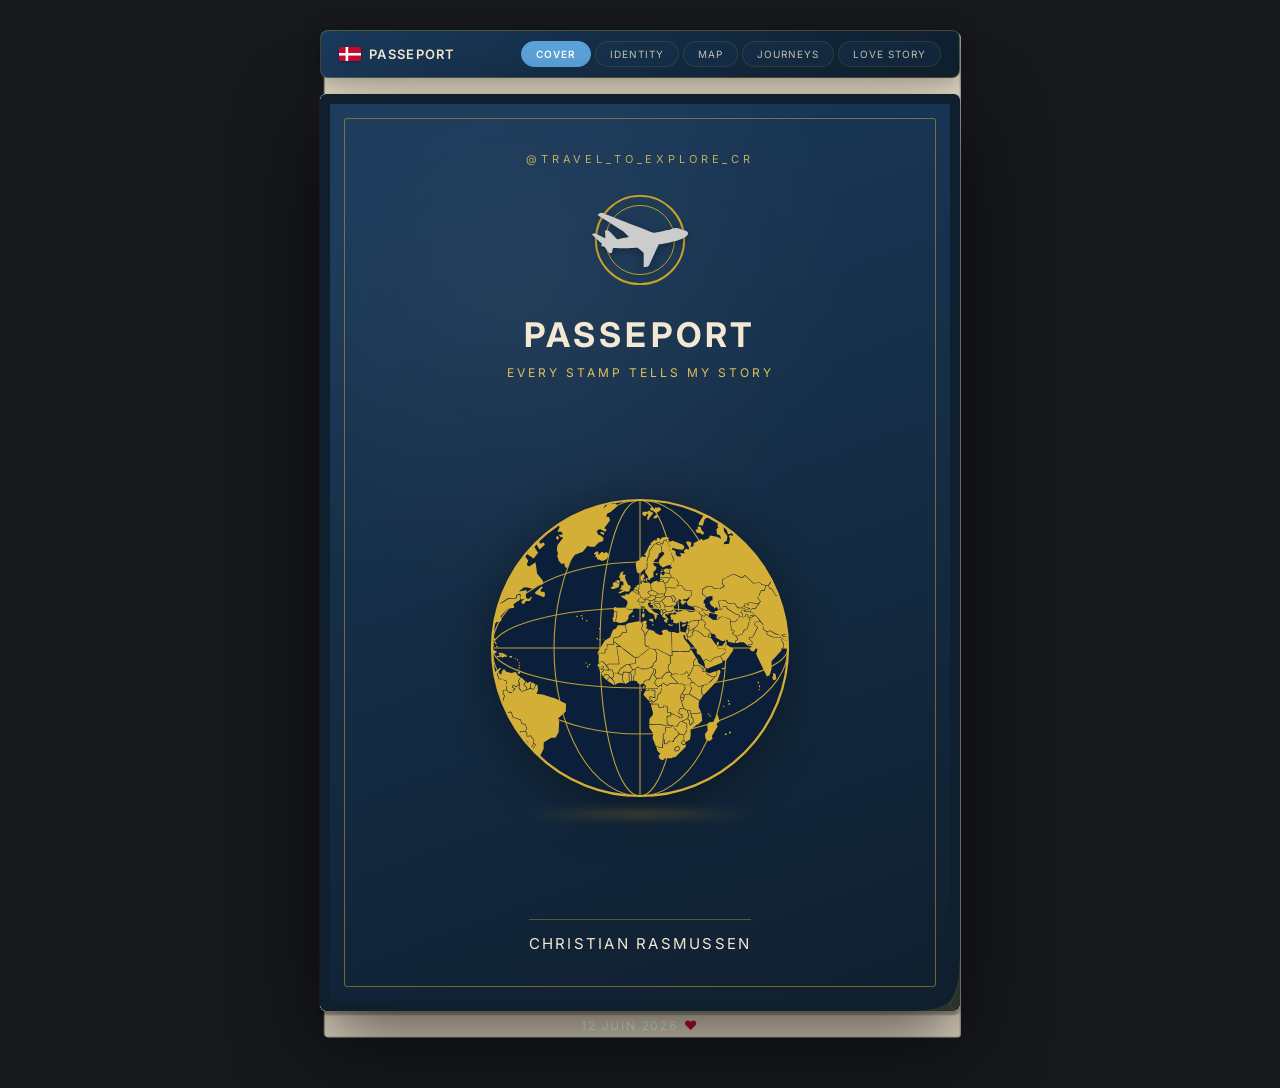
==== commit 32c0b9ee: "Fix missing pages in index.html" ====
--- a/index.html
+++ b/index.html
@@ -5,14 +5,41 @@
 <meta name="viewport" content="width=device-width, initial-scale=1.0">
 <title>Passeport de Voyage</title>
 <link rel="preconnect" href="https://cdnjs.cloudflare.com">
+<!-- Leaflet CSS -->
+<link rel="stylesheet" href="https://unpkg.com/leaflet@1.9.4/dist/leaflet.css" integrity="sha256-p4NxAoJBhIIN+hmNHrzRCf9tD/miZyoHS5obTRR9BMY=" crossorigin=""/>
 <link rel="stylesheet" href="css/style.css">
+<!-- Leaflet JS -->
+<script src="https://unpkg.com/leaflet@1.9.4/dist/leaflet.js" integrity="sha256-20nQCchB9co0qIjJZRGuk2/Z9VM+kNiyxNV1lvTlZBo=" crossorigin=""></script>
 </head>
 <body>
 
 <div class="book-wrapper">
 
+  <!-- NAVBAR -->
+  <nav class="navbar" id="navbar">
+    <div class="navbar-brand">
+      <svg class="dk-flag-nav" viewBox="0 0 30 20" xmlns="http://www.w3.org/2000/svg">
+        <rect width="30" height="20" fill="#C60C30"/>
+        <rect x="9" y="0" width="3.5" height="20" fill="white"/>
+        <rect x="0" y="8.2" width="30" height="3.5" fill="white"/>
+      </svg>
+      <span>Passeport</span>
+    </div>
+    <div class="navbar-links">
+      <button class="nav-btn active" data-page="0">Cover</button>
+      <button class="nav-btn" data-page="1">Identity</button>
+      <button class="nav-btn" data-page="2">Map</button>
+      <button class="nav-btn" data-page="3">Journeys</button>
+      <button class="nav-btn" data-page="4">Love Story</button>
+    </div>
+  </nav>
+
+
   <!-- PAGE STACK (behind the book) -->
   <div class="page-stack" id="page-stack">
+    <div class="page-stack-layer"></div>
+    <div class="page-stack-layer"></div>
+    <div class="page-stack-layer"></div>
     <div class="page-stack-layer"></div>
     <div class="page-stack-layer"></div>
     <div class="page-stack-layer"></div>
@@ -43,18 +70,92 @@
     <div class="flip-shadow left" id="flip-shadow-left"></div>
     <div class="flip-shadow right" id="flip-shadow-right"></div>
 
-    <!-- PAGES (loaded dynamically) -->
-    <div id="page-cover" class="page active" style="z-index:4"></div>
+    <!-- PAGE 1 : COUVERTURE -->
+    <section class="page" id="page-cover">
+      <div class="cover-top">
+        <div class="cover-eyebrow">@Travel_To_Explore_CR</div>
+        <div class="cover-emblem">
+          <svg class="cover-plane" viewBox="0 0 1280 724" xmlns="http://www.w3.org/2000/svg">
+            <g transform="translate(0,724) scale(0.1,-0.1)" fill="currentColor" stroke="none">
+              <path d="M1200 7229 c-30 -4 -74 -15 -97 -23 -39 -14 -364 -251 -362 -265 0 -3 776 -493 1723 -1089 l1724 -1083 367 -375 c202 -206 366 -376 364 -378 -2 -2 -236 -47 -519 -101 -283 -53 -631 -119 -773 -146 -143 -27 -264 -49 -271 -49 -7 0 -222 226 -479 502 -285 307 -491 520 -528 547 -75 54 -216 128 -262 136 -35 7 -336 -40 -348 -53 -3 -4 14 -225 37 -492 24 -267 42 -492 41 -501 -2 -18 3 -20 -832 376 -264 125 -507 236 -540 247 -135 44 -332 14 -407 -62 -21 -21 -38 -46 -38 -57 0 -12 223 -228 641 -619 352 -329 655 -611 672 -626 l32 -27 -39 -32 c-50 -42 -76 -99 -76 -171 0 -51 3 -59 30 -82 51 -42 195 -77 365 -88 l40 -3 312 -415 c171 -228 322 -423 334 -432 32 -27 161 -25 235 3 108 40 105 34 185 379 39 168 72 306 73 308 2 1 99 -5 217 -13 353 -24 765 -35 1319 -35 687 0 980 12 1503 61 120 11 229 19 243 17 18 -2 155 -117 415 -348 l388 -345 1 -947 c0 -522 2 -948 4 -948 2 0 104 9 226 20 241 22 298 36 375 91 25 18 63 58 83 89 44 66 13 -1 730 1565 504 1100 581 1261 602 1267 14 4 84 14 155 23 300 38 858 140 1295 236 1377 305 2214 666 2396 1033 36 74 39 86 39 166 0 76 -3 92 -33 152 -62 126 -162 183 -482 277 -269 79 -291 87 -466 170 -175 83 -233 98 -429 111 -294 20 -523 -21 -865 -155 -74 -29 -144 -55 -155 -59 -11 -4 -114 -25 -230 -47 -115 -22 -363 -69 -550 -104 -1056 -199 -1355 -255 -1373 -255 -11 0 -316 115 -678 256 -2365 919 -4352 1691 -5713 2220 -505 196 -492 193 -621 173z"/>
+            </g>
+          </svg>
+          <svg viewBox="0 0 100 100" fill="none">
+            <circle cx="50" cy="50" r="46" stroke="#C9A227" stroke-width="2"/>
+            <circle cx="50" cy="50" r="36" stroke="#C9A227" stroke-width="1"/>
+          </svg>
+        </div>
+        <div class="cover-title display">Passeport</div>
+        <div class="cover-sub">Every Stamp Tells My Story</div>
+      </div>
+      <!-- GLOBE TERRESTRE -->
+      <div class="cover-globe">
+        <div class="cover-globe-inner">
+<svg class="globe-passeport" viewBox="0 0 300 300" xmlns="http://www.w3.org/2000/svg">
+  <defs>
+    <clipPath id="globeClip"><circle cx="150" cy="150" r="148"/></clipPath>
+  </defs>
+  <circle cx="150" cy="150" r="148" fill="#0b1f3a"/>
+  <g clip-path="url(#globeClip)" fill="#d4af37">
+    <svg x="-19" y="0" width="338" height="300" viewBox="193.5 241.591 458.627 458.627" preserveAspectRatio="xMidYMid slice">
+      <g><path d="m512.7 502.8 3.5 2.4h1l8.8-3 1 3.1-.7 2.8-1.9 1.5-4.7-.3-6.8-4.2zM528.5 468.1l.7 3 8.5.8.6-6.2 1.7-.9.4-2.2-2.7.7-3 4.5zM545.9 435.4l1.3 10.8 3.4.7.4 2-2.5 2 4.6 3.7 8.9-3.2.7-3.8 5.6-3.5 2.1-8 1.6-1.8-1.6-2.9 5.4-3.3-.7-1-2.5.1-.2 2.3H569v-3l-1.1-1.3-1.9 1.6.1 1.5-2.7 1-5.1-.3-6.6 7zM450.7 420.4v4l1.1 2.2.8-.1 1.4-2.6-.8-1.1-.3-2.9-1-1zM507.5 420.5l4.1 5.5-1.2 1.4-3-.5-3.6-3.3.2-2.1zM437.4 547.5l3 11-.2 3.4-4.3 4.7-.6 7.5 16.6.1 5.4 2 4.4-.6-2.6-3.2V563l5.1-.2v-3.6l-4.1-.2-.8-8.6h-1.8l-1-.8h-1l-1.3 2.7h-5.3l-1.2-1.2.4-1.8-1.5-2zM435.6 544.5l1.5 2 2-2-.6-1.8h-.5zM279 600.6l1.7 1.6-6.3 9.5-2.3 2.4.8 10.8 5 6-4.2 7.2-3.1 1.4H267l1 5.6-5.6 2 1.3 4.7-3.3 10.7 4.1 3.3-2.2 5.5-3.8 6 2 4.2-5 .8-4-5-.6-15.4-6.3-26.2 1.9-9.2-4-11.7 2.6-15.2 2.5-3-.6-2.2 3.2-2.8 7 .4 4 4.3h4.5l4.7 2.9-1.4 3.2.3 3.3 6.7-.4zM264.7 687.6l.3 5 3.8-.4 3.2-2.2-5.5-1zM430.5 403.5l-.6 1.1.5.9 2-.5h1.7l1.9 1.6 4-.7 2.8-1.7.8-1.2-.2-1.5-2.6-2h-3.5l-.3 2-3.6 1.9zM673 609l-.3 22-3.4 2.5-.3 2.1 4.6 3.1 11.3-2.1h5.9l2.1-3.1 12.9-2.5 9.2 2.8-.6 3.7 1.2 3.7 7-1.2.4 1.8-4.6 3.4 1.5 1.2 3.4-1.2-1 10.2 6.5 5 3.7-1.3 1.8 1.9 10.7-1.6 10.2-16.4 3.6-.9 7.4-13.6 1.8-11.7-4.6-5.9 1.9-1.2-3.7-11.5-4-2.7.6-15.5-3.7-2.8-.9-8.6h-1.8l-6.2 20.4-3.3.3-7.7-7.8 4.3-11.4-8-1.5-8.9 2.4-2.4 7.1-4 1-.3-5-16.3 10 .3 3.6-2.4 3.4h-6.1l-13.2 5.6zM728.8 668l-1.6 6.3.3 4.3 4.6-.3 5.3-8zM509 418.7l-1 1.5 4.1 5.3 1.4-.5 2.4 2.5 1-4.3 2.5.4v-1.2l-4.2-3.7-.8 2.2zM442.7 411l-.3.6 5.8 6 2.1-3.1v-1.3l-2-2.2zM616.3 458l-1.2 2 3 5.5v4.4l.6 1.2h3.4l2-1.9 1.4 1 .3 2.6 1.1-.8v-3.3l-.9-.2-.6-2.8-2.4-.1-.6-1.6 1.5-2v-1h-4.2zM414 391.7l-.5 1.4 6 4h.3l.4-1.1.8-.6-1.3-1.5h-1l-1.2-1.4zM404.5 493.5l3.1-.3 5.2 7.3-4.8 3.7-3.5-1-4.6.1-.8 2.8-3.9.1-1-1.4 1.3-4.5zM457 414l.2 4.4 1.5 3h5.4l2.5-1.6 2.4-1-.6-2.8.6-1.4-1.3-.7-1.7.2-1.3 1.3h-5.5zM478.5 538.4h3.7l-1 3.1-.9.9h-1.1l-.9-2.2zM411.5 515.3h1.8l.1-5.2 2.4-3.4-.1-5.8h-2.1l-3.6 2.7 1.5 2.9zM689 515l-2.5 3.1 2 .6 1.2-1.6z"/><path d="m238.6 561.4 7.1-3.1 2.4.2 1.6 6.5 10.8 3.6 1.8 5.5 4.5.6 1.9 4.7-1.4 4.3-7.2.6-2.7 6.8h-5.7l-1.8-.4-3.3 3.2-1.6-.2-5.6-13 1.5-2.2.6-9.2-1.4-5.5z"/><path d="M286.6 618.5 292 608l.2-8.8 10.1-6.5h5.7l4.4-7.5.8-14.4-1.8-3.8 10.7-9.8.4-10.8-14.5-7-17.6-5.5-8.2-.9 2.2-4.6-.6-7.1-1.8-.6-2.7 5.3-1.4 1.7-3.6-1.5-12 4.2-4.1-5 .6-5.4-3.8 4-4.2-2.4-.4.6v1.9l3.6 2-5.4 5.7h-3.4l-3.5-3.6-4 .1-.4 4.2 2.2 2.8-2.6 8.5-3.1.2-5 3.2-1.2 6.1 4.3 4.6.8-.9 3-.8 2.6 4.3 7.3-3.1 2.9.1 2 7L261 568l1.8 5.5 4.5.6 2.1 5.3-1.4 4.7 1.9 2.5-.3 3.7 5-.5 4.7 5.8-.4 4.1 2.7 2.3-6.5 10zM222.1 463.1l-1-.3-.2 2 1.4 1.4.9-1.3zM224.3 466.4l-1.5.8 1.4 2 .8-1zM229.1 468l-1.6-.2.2 1 1.2 1.7 1-1zM228.4 465.9l-2.6-1.1-.5-2.6 1-.4 1 2 1 .7zM225.9 460.6l-1.4-.3-.2-1.7-1.4-.5.9-1 1.7.6 1.2.8zM616.1 453.6l1.3 1.8h4.6l-.5-2.5zM454.6 594.6l1.8.6-.2 5.3 1.9.2 4.4-4 5.2.6 1.4-3.5 6.7-6.1-8-9.2-.1-1.5-.9-.3-2.4 2.2-6.3.2-1 7.9-2.4.5zM456.4 382.9l1.3 2.1-.5 1.7v1.3l.6 1.7 2.6-1.6 3.4.1 2.3 1h6l1.7-4.2 1-1.5v-1l-3.7-5.3-3.3-1.3-2.7-.3-2.3.7v2.4l-3.2 4zM191.8 483.2v3.2h.7l2.5-4.6h-1.7zM151.8 281.2l1.7 2.6.9 3.5 4.3 1 3-3.2 2.6 1.3 7.3.6 5.1-2.1 1 7.1h3v-3l3 .2 7.5 9 5 3-2.6 4 1 1.1 9.7 2 .2 4.3 2.6.5.7-6.5 4-1.1 3 4.5 6.5 3 3.3.7 2.1-2.6.2-4.1 3.9-2.4 1.3 3.5-3.5 6 .5 3 1.9-3 3.9-3.4.2-4.6-2.2-3.4.7-2.9 5.2-2.6 2.3 1.8.5 15.2 3.6-3.3 2.2 1.3-3 5.2 3.8.9 5.6-8.7 4.8 5-2 8.9-4.7 2.6-4.5-2.2-8.2 1.8.9 2.8-2.2 3.4-6.7 1.6-7.5 5.8-6.7 9-.8 2.7 4.5 1.8 1.7 4.3 6.2 6.3 10 4.4-2.2 10-.2 2.7 2.6 1.8 3.4-4.6.4-8.7 5.4-.2 2.6-5 .4-7.5 7-13.5 8.5 3 4.6 6.3-2 6.3 3.5 2 8.4-5.7 2.3 15.4 7.8 9.4.2 4.7-8.6 2.2-4 4.3-8.7-2-4.3-.1-7.5 5.8 4.5-1 5.6-1.1 1 1.3-1.4 4.7.2 4.4 2.6 1.7 2.5-.6 1.3-2h1.8l-2.8 5.2-5.4.2-2.4 3.5h-3l-.9-2.6 4.3-4.3-5.1 1.7-.3-7.4-1.5-.8-4.5 2-.4 3.6h-10.4l-8.8 6.1-11.8 4-1.3-1.8 6-9-3.4-3.2-2.2-4.1-4.4-3.4-4.7-.4-8.4-5.9-61.1-10-1-4.2-5.6-5.2v-4.3l.8-3.9-.4-2.2-2.2-2.1-.4-3.5 5.6-4-3.4-18.6-4.8-.2-4.3-5.6zM130.7 350.1l-1.5 2.8.5 2 1 .6-.2.8-1 .3.2 3 1.1 1.1 1-1-1.2-2.8.7-2.3 1.6-2.2-1.2-2zM135.5 367l-1.3.5 2.4 2.8.6 3.4 2.5 2.6 2-.4v-3.4l-2.5-1.6zM268.2 295.8l-1.6 1.6 1.4 2.1 6.3.8-4-4.3zM191.1 270.1l.2 3.5-6.9 7.2 1.7 5.8 5-1.4 2.9-4.2 7.3-2.7 5.9-.4-4.6-5-2.3 1.7-1.7-.6-1-2.1-2.1-2.2zM200.1 260l-1.5 2.6 7.5 2.7 2.6-4 1.2 2.7h2l3.5-4-4.4-1.2-1.7-1.4-2.3 2.3zM213.1 265.3l-5.9 2.5v2l7.7 2.8-1.8 2 1.2 2.5 4.8-2.1h4l2 3 3.2-3.2-.8-3.1-2.7 1-.3-4 1.3-2.2h-1.3l-2.1 1.3-1 .8.6 2.7-1.6 1.1-2.3-.2-.5-3.4zM221 259.3l-.6 2 3.7 1.7 2.6-1.6-.1-1.1zM223.9 256l-2.7 1 .2 1.4 6-.4-.3-1.4zM236.7 259.3l-.4 1.4-1 1.3v2l3.7-.6 3.9 3.3h1.3v-3.3l-3.8-4.3zM246.5 263.2l1.5 1.7-1.3 2.3 1 2.6 4.2-2.4v-1.7l-2.5-2.9zM252 258.8l.2 3h5.2l1.4 1.2-.2 1.3-4.6.6 3.2 4.5 4.4.7 6.2-2.7-8.8-13.3-2.7 1.7.2 2.4-3.1-1.2z"/><path d="m207.4 280.6-7.3 1.9-4.2 3.7.4 4 7.6 2.3-1.7 4-5.5-3.6-1.6 3 3.7 2.4-.2 4 5.5 1.6 6.7-.3 1.2-2.2 5 5.6 3.4-1.1.6-3.9 2.5 1.7.4-3.8-3-2 .1-12.1-2.7-2.1-2.9 3.8zM230.8 289l-2.5-1-1.3 1.7 2.6 4.2.2 4 5.8-3.4v-5l2-2.2-2-1.5H232zM243 287.3l-4 3.3 1 4h2.5l1.1-2 1.7 1.7 1.8-.2 4.6-3.9zM242.7 281l-1 1.9 4.2 1.5 1.2-1.7zM240.2 273.6l-4.2.6-2.5 2.3 4.6.2-1.4 3.5 1 1.5 1.3-.2 3.3-5.2zM247.5 272.3l-2.3.7.3 3.1 3.9 2.5.2 2-1.2 1.1.6 3.9 14.7 4.8 4 1.4 4.1-3.5-4.8-3.9-4.4 1.2-6.1-.6-2.3-2.3-.6-6.4-3.8-2zM259.5 292.4l-4.2-.4-5 1.9-2.7 3.7.8 10 8.3.4 7.8 3.9 5.6 6.3 4.2-.2-1.2 6-3.8 6.4-4.2 2-3-.7-1.6-1.3-2.3 3 1 3.2 3.2.2 4-2 3.5 9 8.6 5.5 6-7.5-5-8.1 2.9-3.3 4 6.7 7.3-6.3-1.4-3-5 1.6-3.4-9.4 3.2-5.4-6.5-7-3.6 2.5-3.5-7.5-7.2 1-2-9.1-5.9 4-.6 5h-3.2l.4-4.4zM262 274v1.7l-4.2 1 1.2 2 4.7 1.9 5.4.5 3.8 2.8 3.9-2.2-2.7-2.7h3.4l2.1-2.3 5.2-.8v-1.1l-2.9-2 .4-2 8 1.3 12-4.7-4.5-1.3 1.2-1.6h9.2l1.5-1.5-18.6-6.6-4.4-1.5-4.8 3.5-5.3-4.5-3-.2-.5 3.7-3.6-3.3-4.2 1.4.7 2 6.4 1.4-.4 3.1 3.4 2.1 8.5-2 .1 2.8-6.8 3.3-4.3-3.3-3.8.4 3.8 5.4-1.9 1-2.9-2.5-2 1.3 1.8 3.7h3.3l-.8 3.5-2.6-.4-3.5-3.7zM245 327.2l-3.7 4.6-.2 5 3.2-1.8h3.8l2.8 2.5 2.5-2zM289.5 387l-9.2 8.7 1 2.1 11.1 4.1 1.6-2.7-.9-4.6-3.6.4-2.1-2.3 3.4-3.4zM438 546.6l9-.2 1.7 2.6v1.9l.6.6h4.5l1.2-2.5h1.8l.8.8 2.5-.1.7 8.7 4.3.1v.7l11.5 5.2.5 1h2.4l-.2-3.6-4.4-2.1.3-2.8 1.9-4.4 4.3-.1-3.7-12.2V535l5.9-9.2v-1.2l-.8-.5v-2.5h-1l-1.1-1.4-17.6-.8-3.3 3.1-5.2-3.5-1.9 1.2-1.3 11.3-3.4 2.6-1 2.3.2 3.4-6 4.9-1.6-.7.2.9z"/><path d="m443.5 519.2 4 4.4 1.6-2h2.5l.5-2 2.5-1.5 5.2 3.5 3-3 11.6.6-10.8-11.1 1.5-.9.2-2-2.5-1.1h-3.6l-5.7 5.7-.2 2.4-4.6-.2-.1 1-3-.3-2.7 5.1z"/><path d="M439.4 526.6v1.2l4.1.1.1 10.7H440l-2.2-1.8-1.7 1v.5l.8.4.2 2.2-2.3 2 .5 1 2.6-2h1.2l.4 1.2 1.7.7 5.2-4.4V536l1-2.6 3.4-2.5 1-8.5h-2.5l-2.8 3.8zM423.8 402.8l-3.8 4v.4l1.6-.4 1.4 1.9 2.4-.8 1.6 1.2.7-.4 2-3.1-.5-.5h-2l-1-2zM388.5 521.6l3.7-2.7 4.6-.8 4.7 1-2.4-3.6-.7-2.2.7-6.5-4.2.2-2-1.8h-4l-1.8.4.2 4.4-1 .4-1.2 2.2 3 3.6zM261.4 683.5l-3.7 8.1 6.4.7v-5.4zM260.1 682.2l-2.7 3.1-.4 3.6-5.3-3-5.7-8.3-1.7-2.9 2.3-3-.2-3.9-2.7-1-2.1-1.7.4-2.1 2.8-.8.6-12.4-4.4-2.5-2.8-64.4.7-1.3 5.6 12.8h1.8l.6 2.1-2.4 2.9-2.7 15.4 3.8 12-1.7 9 6.3 26.4.6 15.5 4.5 5.2z"/><path d="m241.7 649.8-1.1 1.7.6 3h1l.6-3.7zM428 519.4l2.8 2.6-.2 4 15.3-.4 1.2-1.4-4.3-4.7-.7-1.7 2.8-5.2-2-3.5-1.5-.8v-1.8l1.8-1.2.1-5.5-1.4-.1v2.8l-6.4 12-4 .2-2.7 1.9zM594.5 386.1l-3 7.5-4.1-.2-4.4 9.6 3.7 4.7-7.6 10.5-3.9-.7-2.6 3.3.6 2 3 .2 1.6 3.5 3 .6 9.4 12v6.2l4.6 2.8 5-.8 6.3 3.7 7.6 2.2 3.7-.5 4-.4 8.8-5.7 2.8.4 1 2.6 2.5.7 3.2 4.8-2.1 4.9 1.3 3.2 3.7 1.4.6 3.9 4.4.4.6-2 6.3-3.2 4 .2 4.5 5 3-1.3 2 .2.9 2.4 1.5.3 2.1-3.1 8.7-3.3 7.9-9.4 2.6-9-.3-5.9-3.2-.6 2-2.2-.5-3.5-8.2-8.3V421l2.3-3 2.4-1.2.2-2.4h-6l-1.1 3.3-2.9-.6-3.4-3.8 2.1-5.6 3-3.3 3 .2-.5 5 1.5 1.3 3.7-3.7 1.3-.2-.4-2.9 3.4-4.1 2.6.2 1.6-4.8 1.7-1 .2-3-1.7-1.8-.1-4.7 3.3-.2-.2-12.2-2.4 1.4-.8 3.1h-4l-11.2-6.4-8.2-9.8h-8.3l-2 1.7 2.6 6.2-1 5.7-3.3 1.4-1.8-.1-.2 5.7 2 .4 3.4-1.5 4.6 2.2v2.2l-3.2.2-2.7 5.7-2.3.2-8.5 11.1-9 4-6 .4-4.1-2.8-5.9 3-6.3-2-1.5-4-10.7-.7-5.6-9.2h-2.4l-2-4.3zM671.8 472.7l-2 .5-1.5 1.9 1.2 2.4 1.8.1 2-1.8.6-2.4zM234.3 498.3l-1.8-.2-11.7 9.7-1.3 3.4-1.6.2.7 7.5-4 10 4.4 3.9 5.7.3 4 5.8 5.6.2-.1 4.3h2l2.4-8-2.1-2.6.5-5 4.5-.4-.6-11.7-10-3.2-2.3-6.3zM203 502.7l1.1 2.4 1 1.3-1.3 3.9-2.5-1.8-4.1-3.7v-2.5zM205.9 469.8v1.1l4.6.1 2.2-1.2.3.9 4.5 1 4 3.7-.9 1.3.2 1.4 3.3.9 3.4-1.6 1.5-1.5-2.2-1-11.2-6.6-4-.5zM350 490.3l-1.6 1 1.1.8 1.5-.7zM354 492.2l-1 1 .7 1.3 1.9-.8zM351.7 494.8l-1.4.9 1.5 2 1.2-.7zM484.6 437.8l1 .8-3.3 3h-1.5l-1.2-.8.1-1.5 2.4-.2zM437.2 399h3.8l2 1.4 3.9-3.2-3.7-2.6-3.7-1.8-2.5.5-3.3 2.2z"/><path d="m422.3 384.2 3-.5v-2.1l2.6-.5 1.4 1.5 1.5.1 2.4-1 2 .6 1.9 1.6.2 6 1.9 2.4-2.4.3-4 2.5.3.9 3.6 3.3-.3 1.7-3.3 1.7h-3l-.8 1.7h-1.6l-.8-1.7-2.7-.7-.1-2.8-1.4-.7.1-1.9-.4-1.3-2-1.8.4-2.9 2.2-1zM427.1 370l-3.6 4v2.6l1.5 4.3 2.6-.5-.3-3.5 1.7-2v-1.5l-1.2-3.2z"/><path d="m429 377.4-1 .2v1.6l1 .8 1-.2-.2-1.5zM432.3 375.8l-1 .3-1 1 .4 1.9 1.3.5-1.3.5-.2.7h2l.6-1-.8-.4.2-1 1-1.2-.3-1zM509 499.8l-.5 2.9h3.4v-4.3l-1.2-.8zM256.2 485.4l-.7 1.6.9 1.2 1.1-1zM242.4 481.5l-4.5-3-3-1-.5 5.5h.6l.7 1.5 1-1.2 3-.8 2.4.6zM424.6 435.8l-3.5-1.2-14.7 2.7-3.2 2.5 2 10-5.9.3-3.5 5.6-8.3 2v4.1l27.5 21 4.7.5 15.7-12.2-1.6-2-3-.4-1.7-3v-12.2l-1.2-1.2.2-3.1-3.1-3.2-.4-3.3 1.4-1-.6-3.6zM214 529.4l-4.1 2.6-.3 3.7-.8 1.3 2.6 2.4-1.2 1.3.3 3 4.6 1.2 7-8.3v-2.9l-3.4-.2zM183.5 531.4l-.5 2.4-1 1 .7 1.3 1.7-.7.9-1.5-.6-1.5zM462.6 363.3l-4.9-.2-3 1.9v1.4l1.9 1.9 6.2 1zM452.2 364l-1.3.5 1.3.2.6.7.7-.9-.7-1.2zM452.8 365.8l-1.9.8-.6 1.1.6.8 2.4-1 1.1-.7zM466.2 449.2h2.3l4.5 1.3h2.1l2.6-2.1h1.3l2.2 1.2h3.4l1.8 5.2.5 1.6.5 2.5-.9.6-1.4-.7-1.7-5.5-1.6-.1v1.9l1 3.2 8 10 .2 4.3-2.3 2.8-22.2-.3zM496.2 493.9l-.2-5.1 3.4-4 1 .7 1.6 5.6 8.1 6-1.4 1.9-6-5.1zM402.6 416.3h-11l-2.3-1-1 .1-1.3 2.7.4 2.8 4.2.4.6 1.7-1.9 10.4.1 1.8 3 1.6 3.4.3 7-1.7 3.3-4.3v-4.3l6-5.4.3-2.4H408zM374.3 458.4l-1.5 1 .7.6zM369 458.6l-1.9.5 1 1.4h1.4zM364.5 457.2l-1.1 1.2 1.6 1.4 1-2.1zM413.6 426.9l-1.4.4.3 1.3h2l.8-1z"/><path d="m490 508.6 6.3-14h6.2l5.6 4.9-.4 4h4.3l.4 2.3 7 4.2 4.2.2-8.1 8.7-11.2 3.5h-2.8l-5-4.2-1.9-.9-3.8-5.5h-2.5l-.2-2.6zM453 340.2l1.9.8 1 2-1 1.5-5.6 6-1 3.3 1.3 4.6 4.3 3.2 5.7-2.7 4.6-.7 4.3-6.8-3.2-7.5-3-7.2.5-4.7-2-.3-.4-3.4-2.6-4.1-2.8 2-1.1 4.5-3-1.8-4.2-1-1 1 1.7 1.5h2.9l2.3 3.7zM281.2 678.4l-2.3-.3-2.2 1.6 1.6 1.7zM283.5 677.3l-.8 2.4-2.1 1.9v.6l3.7-1.4 1.6-2zM413 393.6l-2 .5-3.8 4.1h-1.1l-1.5-1-1 .2-.8 2.4-5.6.2.2 1.2 3.8 2.6 4.4 3.5v4.2l-2.4 4.2 5.1 2.5 5.2.1 1.6-1.8h3.3l1 .9 3.2-.2 1.7-2.2-2.1-2.5-.2-1.7.5-1.7-1.1-1.6-1.8.6-.3-1.4 4-4.5v-2.7l-2.3-.8-1.4-1zM276.2 517.3l5 3.1-2.6 5.3-1 1.2-2.8-1.6v-5.7zM540 587h-2v1.8l1.2.2 2-.9zM516.9 562.7l.6 1.4h1l.6-1.8zM258.8 489.8l-.9.9.7 1.4 1.3-.4zM428 418l-1.6 1.7-.2 1.5 1.4.9h.5l.3-2.3zM254 484l-1.2.6.5 1.1 1.5-1-.3-.3zM435.4 526.6v2.2l-5-.1-3 5.8 7 7.6 1.8-1.4v-1.5l-1.2-.6v-1l2.7-1.7 2.4 1.8h2.6v-9l-4.2-.2v-2zM400.6 368l-1.6 2.4.7 1h3.6v1.5l-1 1.3.7 3.4 2 4 1.6 3.6 2.6 1 1 2v1.7l-1.7 1-.1.7 1.1.7-1 1.2-2.2 1-4.3-.5-6.6 3-2.2-1 6.3-3.7-.8-.5-3.3-.3 2-3 .4-2.6 2.7-.3-.5-5-3.2-.1-1-1.2.2-3.6-1.9.1 2-6.4 3.4-2.5z"/><path d="m394 378.7-2.9.3-.1 2.6 1.9 1.3 2-.5.8-1.5zM495.1 415.6l2.9 3.7 3.5 1.6h2.2l3.7-1 1-1.5-11-4zM399 513.2l1 2.3 2.6 4 1.4-.1 3.8-2.2-.3-12.4-3-.8h-4zM292.6 282.4l-1.2 1.9 2.1 2-1 2.2 3.1 4 3.8-1.2 5-.4 5.6 6 3.7 10.2-3 6.3 4.2-.7 2.4 1.4.2 3-5.2.3 2.9 2.8 3.5.7-7.8 10.4-1 6.3 1.7 5.2-1.1 3 2 6.6 4 4.5 1.2-.2 2.6-.7.3 3.7 1.6 2.4 3-.3 2.4-8.7 7-8.7 10.6-4.2 6.6-8.2 3 1.4h6.4l5.2-5.2 6.3-2.6.7-4-4-3.5-3.5-1.1-1.9-5 4.5-2.6 7 3.8 2.4-2.6-3.7-2.1 8-10.8-1.5-4.7-3.7-.3 1.4-4.2 4.7-2.1 9.6-8.5-2.8-3-10.8 1-5.7 5.6 3.3-7.3-3.7-1-2.1 3.8-3-2.6-8.5 1 2.3-3.8 13.9-.5-3.6-4.7-15-2.8-6.1 1 .2 3-6.3-2.1.2-2.1-4.5 1-.9 2.3 4.7 1.6-5 3.5-3.5-4-4.9-1.4-.7 3.8h-5l-1.8-4-7.8-1.2-4.2 2.1-.2 2.9-5.4-.7-3.3 1.4.2 3.3v1.6l-6.1 1.2-2.8-1.9-2 3 2.9 3.1 5.9-.7.4 1.9-4.4 2.1z"/><path d="m311.4 319 1.4 2.2-.7 2.6h-1.4l-1.9-2.2.5-1.6zM370.2 313.2l4 1.2-.3 3.3-4.2-2.2-1-1.1zM366.7 497v1l5.9-.1.3-1-.1-.8-1.8.7zM369.8 505.3l2.6 4 3.4-3h3.5l3 3.8 2.4 1.6 1-1.8.8-.4v-4l-1.7-4.8-5 .6-6.3-.5v1.6zM427.2 522.1l-.4 1.7 1.2.7 1.1-.9-.4-1.7zM430.8 526.7v1.2l3.8.2v-1.4zM453 427.2v1.2l4 2 1.8.7-1 1-2.2.3-.3 1 .7 1.7 2.5 1.4h1.1l.2-3 1.6-1.9-4.5-5.3.6-1.7h1l1.7 1.2 1-.5.3-1.8 3.7.5 1.2-3.2-2 1.4-5.7-.2-3.8 2zM461.7 438.4h1.4l.6 1h2l1.4-.5.5.5-1 1.2-4 .1-.7-1-.7-.4zM183.5 491.1l5 3.8 5.3-6.5-1-1.3h-1.7v-3.8l-1.3-.8-4 1.2 1.5 3.5z"/><path d="m368.2 502.4 1.2 2.4 3.4-3v-.9l-4-.5zM261.4 510.7l6.2 5.6-2.4 2.9-.2 1.7 3.2 3.3v3.3l-5.7 2.1-3.4-4.6.7-5.5-1.5-4zM194.4 488.7l8-.3 2.4 2.9-1.5-.4-2.9.1-3.7 3.5-1.6 3.6-1-.6v-3.9l-2.3-1.5zM443.4 407.8l-3 2.5h-3.1l-.4 2.2 1.4.4.7-1 1.1.9 1 3.1 6 2.9.6-.7-6.2-6.4.7-1.2 5.9-.2.6-1.9-3.9.1zM231.8 477.2l3 .3-.3 3.6-.3 2-3.5-.3-.6 1-1-.1-.5-2 3.7-.3-.2-2-1.7-.8zM444.4 403l-1 1.6v2.4l1.7.8 4.9.2 6.8-5.8v-1.3l-.7-.4-5 2.3zM639.5 513.6l-.2 2 5.8 9.9h1.8l12.2 20.4 4.9.5 2.4-7.1-3.9-2.5-.7-4zM697.5 540.9l2 2.4-1.3 3.6v.7h2.8l1-9 1 .2 1.7 8.2 1.6.5 1.5-3.5-1.5-5.3-1.3-2.3 4-3-.9-1.2-3.8 2.4h-1l-2-2.7.7-1.2 3.1-1.5 4.8 1.4h1.4l3.6-3.4-1.4-1.5-3.4 2.6h-2l-3.3-1.5h-2.3L700 531l-1.7 7zM718.8 524.8l-1.6 4 2.5 3.3h.9l1-2.2.7-.8-1.1-1.2-1.6-.6zM723.8 537.7l-3.5.8-1 1.1.8 1.5 2.3-.9 1.5-.8 2.1 1.7 1-.8-1.8-2zM666 548.9l-2.3 1.6.5 1.3 7.5 1.8 3.9.6 1.6 1.8 4.3.3 2 1.7 2-.4 1.6-1.6-3.1-1.4-2.7-2.3-7.1-1.7zM690.8 556.3l-1.9 1 1.1 1.2 2.7-1zM694 555.5l.3 1.7 2 .5.7-1-.8-1.3zM698.7 559.8l-2.4.4 2.1 1.7h1.7zM699.3 557l-.5 1 3.9.6 3-1.7-1.8-.5-2.7.8-1-.9zM711.8 557.6l-4.4 3.7.4 1 2-.4 2.1-2.1 4.3-.6-.8-1.4zM734.1 532.4l-3.6.5-2.3 1.6 1 2 3.9.7v.7l-2.5 2 1.2 4.2 1.2.1 1-4h2l.8 4 9.3 7.7.3 6 3.2 3.5h1.4l.3-21.4-5.4-3.8-5.1 3.4-1.9 1.2-3-2v-6.1zM690.7 519.5l-2 7.5-10.8 3.7-3.3-3.8-1.6.4 3 11.4 4.4.5 5.9 2.2v2.2l2.6-.5 4-5.4v-4.5l2.2-4.4 2.4.5-3-6.2-.4-4zM395 383l-.9 5.3-7 2.5H385l-1.6-1v-1l3.5-2.3-1-1.9.2-2.7 3 .1 1.4-3.2-.1 2.9 2.3 1.8zM486.4 444.9l-1.4 4.3 1.8 5.3 2-7.7v-1.6zM595 509.7l4-2 2.3-8.5v-10.4l13.4-14.5v-3.5l2.7-1v-4l-3-5.9 1.7-3 3.7 3.4 4.8.2v2l-1.5 1.5.3.9 2.6.1.5 2.9h.8l2-3.4.9-9 3.2-2.4v-3l-1.2-2.6h-2l-8 5.2.5 3.4h-5.6l-2-2.4h-1l.4 3.4-12.1-.8-7.5-3.4-.4-4-5-3.2v-6.3l-3.5-4-7.8.8.8 3.4 3.9 3.2-6.7 13.6-4.4.3-.8 1.7 4.4 4-.2 4.1h-4.5l-.5 2 3.8-.2v1.7l-2.6 1.4 1.7 3.2 3.3 1 2-1.4 1-2.7 1.2-.6 1.4 1.4-.5 3.5-1 1.6.3 2.8zM502.8 433.6l-1.4 6.7-5.5 4.7.3 2.1 5.5.4 8.7 7h4.8l.1-1.7 1.8-1.9 2.5 1.4.3-.3-4.8-6.4-2.3-.1-3-4 .6-2.8 1-.1.3-1.3-4.2-4.3z"/><path d="m507.4 427.5-1 1.1v1.8l1.4 1.8 4.6 5.1-.7 2h-.8l-.4 2 2.6 3.4 2.5.3 4.8 6.7 2.8.2 2 1.5.2 3 8.4 5h3.1l2-1.6 2.4-.2 1.4 3.3 9.1 1.3.3-3.4 3-1 .1-1.2-2.4-3.3-5.3-4.3 2.8-2.5-.2-1.2-3.5-.5-1.5-11.9-.2-2.7-9.5-3.6-4.2 1-2.4 2.8-2-.1-.7.5-4.6-.3-6-4.3-2-2.4-1.1.3-1.8 2zM366.3 340.5l-1.7-1-2.3 1.5-2 1.8v1l2.6.4-.1 1.8-1 .9.3.6 2.5.1v3l3.7.6 2.1 1.2 2.5.1 4.2-2 3.2-4.3v-2.9l-2-1.7-1.6-1.4-.7.6-1.1 1.4-1.3-.1-1.3-1.4-1.6.1-2.4 2-1.4 1.5-.8-.6v-1.8l.7-.5zM423.2 409.4l-.5 1.3.1 1.5 2.1 2.4h3.3l7.1 8.3 4.5 1.3 2.7 2.5.6 5.6 1.4-.8 1.2-3-.3-2.3 2.1-.2.3-1.3-5.9-2.8-5.6-5.5-2.2-3.3-.6-3.2 2.9-.6-.8-2.1-1.7-1.5h-1.5l-2.1.5-2 2.8-1.2.8-1.9-1.1zM440.7 431.9l-1.3-.7-4.3.7.2 1.2 3.8 1.9.6.6 1 .2zM427.8 423.6l-2.3 1.1.3 4.5 1.9.3 1.3-1.3V424zM221.5 480.8l-3 .8v.8l1.8 1h1.8l1.2-1.3zM489.5 447.3l-2.2 7.4v1.1h3.3l3.7-3.3.1-1.3-1.5-1.5 2.7-2.3-.4-2.1-.7.2-2.3 1.6zM709.3 426.2l-1.4 1.4.6 2h1.2l.9 4.4 1 1.1 1.7-1.6.1-4.8-2-2zM716.7 422.2l-2.7 2.1-.6 2.8 1.9 1.2 2.6-2.7.3-3.1z"/><path d="m713.6 418-4.2 4.9v2.3l2.6-.3 4-3.6 2.8-.5.7.8v2.3l.7 1.3h1.2l1.8-2.2.7-2.8h3.6l3.5-4.3-1.8-6.9-.9-3.6 1.8-1.5-4-6.3-1-.7-2 .7-.4 2.6v2l1 1.3.3 5.5-2.5 3.1-1.5-.9-1.2 2.6-.2 2.4.9 1.4-.6 1.1-1.9-1.6h-1.3l-1.2.7zM720.7 380.4l-1.3 1.2.7 2.5 1.1 1.1v3.9l-1.5.5-1.2 2.6 3.4 4.7 2.2-.8.4-1.1-2.4-2.2 1.5-2 1.6.3 3.4 2.3.4-2.5 1.6-3 2.3-2.3-2.5-1.2-1-1.8-1.1.9-1.1 1.3-2.3-.5-2.4-1.6zM733.2 377.8l-2.3 3.3.1 1.5 1.2-.5 2.7-3.4zM736.3 373l-.9 2.3.1 1.5 1.4-1 1.3-2.6v-1zM491.1 521.4l2.3 4.4-2.7 5.8-.4 1.8 13.8 8.5 4.3-6.7-2.2-1.8v-8.8l2.7-3-4.3 1.5h-3.3l-5.1-4.3-1.6-.7-3 .3-.5.9zM565.5 411.3l-.3 2.2.2 1.4 7.5 2.5-6.6 2.6-.7-.6-1.5 1 .1.4.8.4 4.6.1 2.4-.7 3-3.8 3.8.6 4.5-6.3-12.2-1.6-1.7 4-2-2.2zM655 498l3.6 3.8 6.6-5 .6-7.6-3.4 2.3-1.8-1-2.4-.3-1.3-1-.7.1-1.7 2.9.3 1.3 1.7 1-.2 2.7zM514.4 560l.4 1.3 1.7.3.6-1.7zM687.8 407l1.5.7.5 5.6 3.2.2 3-3.5-1-1v-3.7l2.8-3.3-1.4-2.5.9-1 .5-2.6-1.6-.7-1.3.7-1.7 5-2.7-.2-3.1 3.7zM696.4 410.4l5.4 4.4.9 4.2-.2 2.3-2.6 3h-2.2l-2.6-5.5-1-2.6 1-.8-.2-1-1.2-.7zM519.2 452.8l-2-1-1.3 1.3.2 2.7 3 1.2z"/><path d="m513.5 402.2 3.5-1.5 4-.2.3 6H519l-1.8 3 2.3 3.8 3.4 2 .3 2.1 1.3-.4 1.1-1.4 2 .5 1 1.9h2.4v-2.5l-1.5-4.4-.7-3.6 4.3-1.9 6 1 3.6 3.7 8.3-.8 4.7 6.6 5.4.2 1.5-2.4 2-.5.2-2.7 2.9-.1 1.5 1.7 1.5-3.5 13 1.8 2.1-3-3.7-4.5 5-10.7 3.9.3 2.7-6.6-5.4-.6-3.2-3-8.6 1-11.1-10.7-4 3.4-11.9-5.4L535 378l-.4 5 3.4 4-6.6 3.8-8.7-.2-1.8-2.6-6.7-.4-6.4 4.1-.2 5.7zM650.7 466.4l-2 1-1.8 5.1 3 3.7-.6 4.1.5.2 4.9-2.3 6.4 7.2-.1 4.6 1.4.7 3.5-2.8-.3-2.2-10-9.6v-1.4l1.3-1-.9-2.4-4.2-.6zM487.1 440v1.7l-.6 2.6 2.4.2.2-3.6zM258.7 493.3l-.6 1.3 1 1 1.3-.6zM603.3 505.4l.2 2.4.2 1.7-1.3.2.7 3.8 1.9 1.1 3-1.7-1-4 .3-1.6-2.7-2.5zM378.2 515l9.5 6.4-.2-4.8-3-3.4-2.7-2.5zM470.9 606.8l2.6-2h1.3l1.5 2-.2 1.8-2.5 1v.7l-2.8-.2-.7-2zM452.1 375.2l-2.1.4.2 2 3.3.3 1.3 1 .3 1.8 1 1.5 3.1-.2 3-3.7-.2-2.2-5.5-.9zM420.4 397.6l.8.7h.9l.2-1.7-.3-1-1.2.6z"/><path d="m462.8 370-6.3-1-1.1 2.8-1.9.5-1-1.2-.9-1.8-1 .8-.6 3.1v1.7l2.2-.4 4.7.1 5.6 1 2.3-.6-.2-2.5zM430 453.5l1.3-.2.4-3.1h.7l2.7-4.5 6.8 2 1.9 2.8 6.7 3 3.5-1.4-.4-1.5-1.5-1.4.2-1 2.5-2.1h4.8l2 2.4 3.8.6.6 31.9-3-.1-17.6-9.2-2 1-7.2-1.7-2-2.6-2.8-.4-1.5-2.6zM402.5 439.9h-10l-2 4.3-4.4 2.2-3.8 10-7.2 4.4-10.2 16.8 10-.2.4-5h2.5v-6.7h8.9l.1-8.6 8.5-2 3.5-5.7 5.5-.2zM465.1 401.4l2.7 4.1-.2 2.3h1l2.2-3.8-2.7-3.4-1.6-.6zM449.7 416.7l-1.3 1.8.4 1 1.5.3 1.2-1.6zM527 561.5l-1.9 4.3-3.1 5.6-5.5.4-2.4 2.8.4 8.5-3.4 4 .4 6.7 2.9 3.3 3.4-.4 3.4-2.5-.8-4 8-13.6-1.7-1.7 1.6-3.4 1.7.6.6-1.4-1.6-6.7-1-2.8zM456.6 419l-2.9.9.2 2.5.7.8 3.4-1.6zM377.6 494.8l2.6-1.8H395l-3.4-23.9h4l18.8 14.3 2.6.4-1 8-11.9 1.1-9.1 6.9-1.7 4.6-6.4.3-1.6-4.7-4.9.4.2-1.6zM645.5 501.6l-2.4-3.8 1.8-2.5-1.7-3-1.5-.3-.3-5-2.3-4.5-.7 1-1.5 2.7-2 .3-1-1.3-.4-3.4-1.5-2.8-5.9-5.5 1.4-1 .3-4 2.2-3.7 1-9 3-2.1.1-3.3 2 .6 2.9 4.3-2.2 4.7 1.5 3.7 3.6 1.4.7 4 4.9.8-1.4 2.3-6.1 2.5-.7 4 4.5 5.8.2 3.1-1 1v1l3.4 5 .1 5.2zM597.4 386.2l5-6.7 6.1 2.8 4.1 1.1 5-4.6-3.4-2.5 2.3-3.2 6.7 2.4 2.3 3.8 4.2.1 2.2-1.6 4.5-.2 1 1.7 7.5.4 4.8-4.9 6.6.7-.4 6.6 2.9.7 3.5-1.6 3.7 1.8v1h-2.8l-2.8 6-2.2.2-8.5 11.1-8.8 3.9-5.4.4-4.5-3-5.8 3.2-5.7-1.8-1.7-4.1-10.8-.8-5.5-9.4-2.7-.2z"/><path d="m365 478.3 1.9 2.4-.4 10.7 2.7-2 2-.4 2.7 1 3.2 4.3 2.9-2 14.3-.1-3.5-23.9h3.7l-7-5.4v3.5h-9v6.7H376l-.4 5zM440.8 438.3l-1.4.3v1.6l1.3.5.6-.5zM544.9 584l-1.3 1.7.2 1.9 2.8-2.3zM582.4 516.4l.3 2.2 1.4.6.3-2zM584.2 521.2v2.7l1 .6.9-1.9zM584.5 526.6l-1 1 1.1.8 1.4-.9zM488 567l2.7 2.9-.1 3.6.5 1.5 3.6-3.9-.4-4.9-2-1.4-1.6-8.6-3-.1 1.4 6.2zM133.8 434 138 447l-2 1.1.3 2.6 3.7 2.9v5.2l4.5 4.3-2-12.8-2.5-8.5.6-5.9 2.2.2.8 2-.8 5 11.2 22v7.8l9 10.7 10 4.6 4.1-2.4 5.9 4.8 3.4-3.5-1.5-4 5-1.5 1.5 1 1.5-1.6h2.4l4.3-7.6-2.1-2-8.5 2-2 5.6-4.9.9-5.8-2.4-2.6-8.3 2-10.4-4-2.5-2-10-1.6-.7-2.9 3-3.4-1.8-1.3-6.7-13.3-1.4-6.8-5.2zM648.4 511.8l1.7 3.9.4 5 2.3 3.7 5.1 3 1-.7 1.5-.3-.2-2-1.9-4.4-2.7-5.8-.2 1-3.3-.1-2.3-3.3zM675.5 526.9l2.6 3 10-3.5 2-7.6 4.5-.3 4-3-5.2-3.8-1.2-2.1-2.6 4.8 1 2.7-1.7 2.3-3-.7-7.2 5.3.1 3z"/><path d="m482.8 596.4 2.3 1.9 5.5-3.3.9-5v-8.2l8.8-7.2h1.5l5.3-5-.8-10.6-13.8 1.8.5 3.3 2 1.8.6 5.7-4.8 4.7-1.1-2.6.2-3.5-2.8-3-6.7 3.2 6.3 3.2.2 9.2-4.2 6.2zM444.2 603.9l3 .2 1.6 1.7h4l1-11.4v-7.5l2.6-.5 1-8 6.6-.1 2.3-2-4-.1-5.3.7-5.7-2h-16.1l.4 4.5 5.4 8-1 4v2.1zM798.7 602.6l-.3 1.5 4 5.6 2.1 1 .3-2.3zM413.4 500.2h2.2l2-3 3.3-.7 3.6 2.2 7.6.2 5.8-2.4 2.2-1.9.2-2.4 4-4.2 1.2-9-2.7-5.7-7-1.7L420 484l-2.3-.2-1 8.6-8 .8z"/><path d="m414 515.2 3.4.1 4 4.6 2 .5 1.6-.7 2.4-.3.8-3.3 3.2-2.2 3.5-.1 6.4-11.8-.1-2.6-3-2.3-5.9 2.6-7.9-.1-3.8-2.4-2.6.6-1.4 2.4-.2 7-2.2 3.1zM203.2 491.6l2 .4v3.9l-2.2 6.3-6-.6-1.3-3 1.8-3.7 3.3-3.1zM421.3 384.6l-3.9 1.9.9.8v1.9l-.8-.2-.9-1.4-2.2 3.5 3.4.7 1.2 1.3h.7l.4-3 2.2-.9zM460.6 327.4l1.7-1.3-.1-1.4-1.1-.6.1-1.8h1v-1l-4.2-1-6.1.6-.7 2.7-1.4-.5-1-1.6-3 .2-.3 3-1.4.6-.8-1.6-6.4 5.1 1.3 1.5-2.4 1-5.4 10.8-1.9 1.3.2 1 1.9.9-.5 2-3.2-.1-.9-1.1-2 2.4-1.3 1-.4 2.2-1 .6-3 .7-1.3 4.4 1 7.4 1 3.3 1.3 1.3 2.8-.1 4.2-4 1.5-2.7.5 4 2.7-4.8.2-13.5 2.2-1.3.6-7.5 6.7-9.5 3.2-1.2 1.4-1.7 4.7 1.1 2.4 1.4.8-4 4-2.3zM437 285.8l-1.4-1.5-3.1 1.6h-5.8l-1 3.4 3.3 2.8 1.4-.2 2-3.5 1.8 1.3-1.2 2.4-.6 3.6 1.4 2.3 3-5.2 4-4.8-1.5-1.3zM438.8 279.6l-2.6 2.4 1.6 2.3h2.7l1.1 1.6 3.4 1.7 3.9-2.3 2.6-2.2-.9-1.9-2.6-1.5-2 1.7-1.3-1.6-1 .1-1.3 2.9-2-2-.2-1.3zM444.6 290.2l-2 1.8-1.8 1.4.8 1.4 1.7.5 2.6-1.2 1.3-1.6-1.2-1.8zM595.2 448.8l.4 3.7 7 3.1 11.2.9-.5-2.7-7.4-2-6.4-3.9zM804.2 655.7l1 10.2-1.3 4.7-4.6 3.4.3 4v4.3l1.2 1.5 12.6-10.8v-2.4h-3L806 656zM795 678l2.5 4.6-6.8 6.5-.6 3.4-4.6.6-7.7 7.1-7-3.4-.6-2.5 12.9-5.5zM532.2 481.9l6.4-3.7 1.2-5.4-1.4-.8.5-5.8 1.3-.7 1.3 2 7.7 4.1v2.3l-9.4 13.8-4.3.2zM205.7 506.7l-1.3 4 4.2 1 2.6.6.4-3 2.8-1.5 2.4 1.3 1 1.5h1.2l1-2.9-3.2-1.3-2.3-1.2-2.3 1.5-2.8 1.4-2.8-1.1zM209.5 541.2l-1.7 1.7.2 2.7 14.6 26.7 15.2 9.8 2.4-3.9.5-8.7-1.2-5.4-4.2-7-2.4.8-1.1 1.3-5-5.7 1.3-6.6 5.7-3.7-.5-3.5-5.8-.3-3-5-1.7-.6.1 3-7.4 9-5.6-1.4zM752.1 540.2l-.3 21.1 3-.2 4-4.6 3.4.1 2.2 2 .7 6 6.9 3.6 1.7-.7v-2.2l-5.5-4.6-2.7-6.3 2.2-1-1.6-3.5h-3.2l-.8-3.8-8.5-5.7zM778.2 546l-.8.2-.5 2.2-1.6 1-4.7.9.1 1.8 5-.3 3.2-2-.2-3.4zM776 540.8l-.7 1 4.2 3.8.6 2.1 1-.1.2-2.2-1.2-1.2zM697.3 496.3l-.7 1.4-.4 1.8-4.2 5.2.3 1.1 1.7-.3 5.4-6zM704 494.3v4.3l1.5 1.6.6 3.1 1.6.3.7-1.9-1.2-.9-.4-5.4zM708.5 496v3.8l.8 1.5 1.6-1.8-.4-3.4zM709.5 492.6l1.6 2.1.7 2h1.4l-.2-3.4-1.6-1zM712.5 500.5l.4 2.5-3 2.3-2.3.3-2.6 2.7.1 1.3 2.4-.8 1.7-1 1.4 3.5 2.4 1.7 1-.3 1-1-2-2 1.1-1 1.3 1.1 1-1.5-1-1.8-.1-4.1zM699 475l-2.2 1.7-.2 5 3.5 6.7 1.1 1 1.5-1 2.6.3.5 2.3 1.9.1.9-1.2-1.2-1.6-1.4-1.3-3-.3-1.5-2.6 1.8-2.8.1-2.4-1.2-3zM700.2 490l.7 2.3 1.1.8.9-1.1-1.3-1.8zM553.6 455l2.3 3.4-.2 1.7-3 1.2-.2 2.8h3.4l1.2-1h6.5l5.9 5.2.7-2.5h4.4l.1-3-4.5-4.4 1-2.3 4.6-.4 6.2-12.9-3.5-2.7-1.2-4.5 8.3-.8-5-7-2.5-.7-1.1 1.3-.8.1-5 3.1 1.7 2.7-1.8 2-2.3 8.2-5.5 3.6-.8 3.9zM457.1 390.2l.7 1.3.2 1.5-.6 1.4-1.4 2.6-1.1.5-1.6-.6h-.9l-2.2.9-2.5-.8-4-2.9-4-2-1.6-2.5-.3-5.8 3.1-2.7 4-1.3 1.4-.2.3 1 1.7.7 4.8.1h1.5l2.4 3.7-.6 1.5.2 1.8zM249.3 482l-2.3-.7-1.8 1.1.9 1.1 3.1.5zM387.5 421.7l-.5 7.5-1.6 1.4.2.8 1 1.8-.6 2.2 1.1.3 2.7-.3-.2-2.1 1.8-10-.4-1.4zM367.8 443.5l-.9 1.2 1 1.2 1.3-.8zM337.1 426.7 336 428l2.1 1.2.3-1.7zM343.4 426l-1.4 1 1.2.9 1.9-.5zM344.4 429.3l-.7 2 1 1 1-.8zM350 433l-.5 1.3.7.7 2-1.2zM267.2 584.5l1.9 2-.2 4.4 5.5-.3 4.1 5.3-.3 4.7-2.7 4-5.5.3-.2-2.3 1.5-3.7-5.3-3.4h-4.5l-3.4-3.6 2.5-7zM527.3 463l-.5 3.5 1.4 1 1.2-.1.4-4.4-1-.7zM457.7 401.3l-.2 1.3-5 4.1 4.2 6.2 2.7 1.8h4.8l1.6-1.3 2.1-.3 1.6 1 2.8-3.2-.5-1.6-2.9-.8h-2l.2-2.8-2.6-4zM452 407.3l-1.8 1.3h-.8l-.6 1.8 2 2.5.2 1.9-.9 1.2 3 3.2 3.4-1-.3-4.7zM722 302.2l1.6 5.2 3 .9 3-4.8-1.7-3.3.7-2.9h4.5l-1 2.2.4 8-6.5 16.1.6 3.5-.2 6 12.2 17.7 2.3.6.3-14.4 2.3-2.2-2.6-5.7 2.2-2.4-4.8-6.4-2.6.3-.8-10.5 6.7-1.8.4-3 3.5-1 2 1.8 2.3-9.6 4.2-7 3.2-1.8 2.8.2v-3.2l-4.5-1-6.3-5.2 3-3.5-2.6-5.9 2.2-2.2 2.6 3.5 6.5 2.4 7.2.7.9-3-3.7-3.8 4-5.7-9.3-3.3-2.3 4.9-3-4-17.2-5.9-16.3 2.8-2.4 1.4v1.3l3.4 1.7-.4 4.2-6.3-2.6-13.9 5.4-2.4-5h-9.5l-4.4 4.6L670 263l-14.1 2.8-1.8 4.4 2.2.7-.2 3.3-13.7 1.5.9 4.4-12.6-2.2 3-5.7-12.8-.7 1 6-4 2-3.5-3.4-14.1 2.4-5.4 5-.3 3.1-3.4.2-.5-3.5 11.1-9.6v-6.6l-7.2-2-9.3 3.1-4-3.9h-1.6l-2.2 4.4 1.7 2-12.4 6.7-10.6 8.1-6.5 9v3.7l7 2.9-3.6 2.6-7.3-2.6-3 2.6-4.6-5.3-1 2 5 15.8 1.4.4 3.5-1.7 1.7 1.3v2.8l-3.3-1.3-2 1.5 1.4 2.9-1.1 7.4-6.7.7-.5-2.4 4-2.5.8-6.5-4.3-5.7-1.6-9.9-6.9-1-.7 3.4 1.4 1.8-2.9 2.4 1.1 6.6 4.1 1.7 1 4.8-4.2-2.6-10.7-2-1.3 3.6-8.4 3-1.3-2.2-11.1 6.2-.2 4.1-4.4.7 1.3-3v-3.2L488 326l-2.9 1.1 2.4 4.6 1.8 3v2.5l-3.3-.7-.6-.6-3.3 3.5 1.7 3-7.3-.2 2.3 3-.6 1.4h-4l-2.7-2-.7-5.4-4.6-1.8v-2.2l9.6 2 5.2.4 2.2-3.3-2-3.5-13.9-5.4-4.8 1.2-1.6 1.4.5 3.2 2 .4-.4 5 6.3 14.8-4.6 7.3-.3 1.6 2.3 1.6-2 1.4H463l.3 6.4 2 2.7v2.6l2.4.2 3.7 1.4 4 5.5v1.4l-1.3 2.2 3-.1 2.9.8 3.9 5.5 9.5.9-.4 6.5-3.3 2.9.7 1-3.2 3.6-1 3.2 2 2.9 6.3 2.2 2.7-1.6L514 420l.6-1.8-3.4-3.2v-4.2l-2.2-.7.4-3.5 3.5-4.1-6.2-4.7.4-6.5 6.7-4.4 7.8.5 1.3 2.4 8 .4 5.9-3.3-3-3.2.6-6.2 15.2-7.4 11.7 5.3 4-3.5 11.4 10.9 8.7-.9 3 3 8.3 1 5.4-7.5 7 3 3.7.7 3.7-3.2-3.3-2.2 2.8-4.4 8 2.6 1.8 3.5 3.5.2 2.2-1.5 5.8-.2.7 1.5 6.7.5 4.6-4.8 9.3 1 2.8-1 1-5.3-3-6.3 3-2.5h8.8l8.5 10.1 10.8 6.1h3.3l.4-2.6 4-2.4.4 14.2-3.5.2v3.5l2 2.5-.4 3 1.4.7.9-2.2 1.3.4.9 1 3.9-1 3.9-11.3.4-14.3-5-11.4-6.3-7.6-3 .4v2.4l-7.4-2.8 2.8-6.1 2.4-16.2 10-3.1 4.8-3h5.2l-1.3 1.7 1.3 2.2 4.5-4.8 2.7.2-.5-2.9-4.1-.8 2.8-10.3z"/><path d="m450.1 378.3-1.3 2.4h5.7l-.3-1.3-.7-.9zM741.1 353.2l-1 1.4v2h1l1.7-3zM776.8 272.3l-2 1.3-.5 1.7 1 1.1 2-.7 2.3.7 1.2.4-.2-4zM488.5 272.6l1.5.6-1 1.8v2.6l-2.2 1.3h-2.4l-1.4-1.6.2-1.8 1-1.4h2.1zM494.2 271v1.8l1.5 1.2 2-.1 1.8-1.7V271H498l-1.3.4-1-1.2zM502.7 271.2l1 2.2 2.1.1 1.5-.5-.7-2.2-2-.4zM511.2 268.2l-1.7-.3-1.5 1.5.8 1.3.4 2.1 2-1.5.4-1.6zM520.2 284l-.4 2.2-3.4 3-7.3 1.6-6 9.9-1 2.9 6 1.5.8-3.6 1.8-5.6 4.6-2.4 3.9-3 2.8-1.2h1.5v-4zM501 306l4 .4 1.4 4.6 3.4 3.6-1.2 2.4h-2l-2-2.2-4.3-.2-1.8-2.4v-1.6l2.7-.8zM563.9 254.8l-2-1.2h-2.2l-.5 1.4-2.3 1.3-1.8.6-.3 1.8 4.1.3zM568.5 255.3l-1 2.2-2.2-.1-3.2 2.4-1 3h2.2l1.1-2 2.9 2.1 2.7-1.2 1.9-1.6-.8-2.6-1-1.8zM572.8 257l1 4.1 1.7 4 1.8-3.2 3.4-.8V259l-2.3-1.7zM654.5 250.2l2.3 2 1.6-.7.5-2.8-3.4-2.3-2.2 1.4-5.4.5v2.5H642v4l6.7 5 1.8-1.2-.4-3.5 4.3-1.1-1-1.7-1.5-1.5zM660.7 247.8l1.5 3 6-.7 1.7-2.2-.4-1.8-1.7-.7-1.5 1.2-4.5 1zM660.3 259.3l-3-.8-1.8 1.8-.8 2.6 4.1-.4 3.1-1.6zM738.2 242.4l-2.5-.8-2.9 1-1.4 2.2 1.8 2.5 4.8-2.2 1-1zM739.2 358.3v3.7l1.1.4.8-1.3v-2.8zM705.4 345l-.1 5.4 6.7 10.3 2.4 9 4.2 8 1.6.6 1.4-1.2.7-1.9-6-6.6.1-3.4 1.3-.5.4-2-11.8-16.8zM752 328.5l-1.7.2 1 1.4 2 1.4.7-.6zM755.2 329.5l.2 1.4 2.6.8.2-1zM769.2 335l1.1 1.9 1.8-.1.4-1.4zM787.4 338l1.4 2.6 1-1.2v-1.8zM479.9 533l2.4 2.2v2.4h-3.8V535zM519.8 458l6 8.5 2 1.5.9 3.8 9.3.7 1 .6-1 4.7-6 3.6-9 2.7-4.8 4.7-5.7-3.4-3.5 3-4.7-7.8-3.3-1.5-1.2-1.8v-3.9l-12-14.4-.4-2.6h3.4l4.2-3.6.1-1.8-1.1-1.2 2.3-2 5.1.3 8.7 7.2 5.1-.2.3 1.3zM783.8 549.9l1 3 2 1.8.5-.5-.2-2-2.1-2.6zM789 554.3l.1 2 1.2 1.1 1.2-.7-1-2zM790.5 559.2l-1 1.1 1 2 1.3.4v-1.4zM793 558l.9 2.2 1.7 2 1-1.5-1.3-2.1zM797.4 561.3l.5 2.7 1.2 1.6 1-2zM798.8 567.3l-.4.8 1.4 1.9h1l-.6-2.5zM795.6 571l-1.5.8 1.3 1.8 1.1-.6zM535.7 548.9l-.5 1 1.4 1.2 1-1.2zM543 541l-1.5 1 1.2 1.8h1.5zM543.7 545.6l-1 1.2.7 1.1 1.5.3.1-2.5zM466.1 505l-2.5-1.5-2.3-4.6.1-4.2 3.2-2.8.2-10.2h2.1l-.2-5.6 22.3.1 3.2-3.2 6.8 11-3.7 4.5v6.8l-4.6 9.9-1 2.3-3.8-5.4-2.7 3.5-3 .8-10-1-4.3 1.6zM445.2 329.5l1.7 1.6h3.2l1.7 3.3.5 5.8-4.3 3v3l-3 4.2-1.7.2-2.4 4 .2 3.8 4 3-.2 1.8-1.6 2.4-2.4 2 .2 7-3.7 1.2-1.3 2.7h-1.7l-1-4.8-4-6 3.3-5.5.3-13.5 2.2-1.2.6-7.7 6.4-9.2zM445.9 369l-1.8 1.4.9 2 1.6-1.5zM658.3 527.7l.7.4 1.5-.1v-1.2l-1.3.2zM442.7 405l-2.2 1.4-4 .9.7 2.4h3l2.6-2.2zM443.6 400.9l.6.5v.9l6.7-.1 4.9-2.1-.1-2.2-1 .4-1.3-.7h-.8l-2.2.8-3-.7zM372.8 509.8l4.9 4.7 3.5-4.2-2.2-3.4-3 .3zM372.4 498.8l-5.8-.2 1.1 2.6.6-1.6 7.3.8h4.2l.1-1.4-3.1-3.8-3.5-4.7-2.1-.8-1.7.4-3.4 2.4-.8 1.4-.2 1.4 1.2 1 4.2-.1 2.7-.8.3 1.3-.2 1.8zM526.7 502l3.8-1.5 1.3.8-.1 3.3-3.5 10-18.9 20.2-2.1-1.5-.2-8.6 2.8-3.2 6-1.9 8.9-9.3 2.3-2 .6-3zM268.4 516.7l1.7 1.6 2.8-1.7 2.5.1-.4 1-1 2.2-.2 5.4-5 2 .3-3.5-3.2-3 .2-1.5z"/><path d="m489.3 508-2 1 .6 3.5h2.6l3.4 5-2.7.3-.7 1.3-.1 1.9-8.3-.2-.9-1.3-5.8-.3-10.6-11 1-.6 4.6-1.4 9.9.8 3.3-.8 2.3-3zM422 530.6l.9-.5.7.6-.7 1.1-.9-.3zM424 527.4l1.4-.3.5 1-.7.8-.8-.1zM189.3 495.2l4 2V494l-2-1.2zM487.5 437.2l-.3 2.2 2.5 1-.1 6h2.4l2.5-1.8.9-.2 5.5-4.4 1.1-6.4-11 1.2-1.2 2.5zM482.5 597l-2.1.3-1 2.6 1.7 1.5h2l1.7-2.4zM441 495v-2.6l4.2-4 1-9.7-2.7-5.3 2-1 18.5 9.7-.2 9.5-3.2 2.7v5l2.1 4H459l-6.3 6.2-.2 1.9H448v.8l-2.6-.4-1.8-3.4-1.4-.6.2-1 1.7-1.4v-6l-2.4-.4-2.8-2.1zM408.5 516.8l2.3-1.3v-9l-1.5-2.4-1 .8zM646 473l2.8 3.5v4.4l1 .5 4.5-2.2.8.3 5.4 6.2-.2 4.2-1.8-.3-1.5-1h-1.2l-2 3.5.4 1.8 1.6 1v2l-1.2.6-4-2.8v-2.4l-1.6-.1-.7 1-.4 11 2.6 4.7 4.5 4.3-.1 1.3h-2.5l-2.2-3.4H648l-3-2.3-.8-2.5 1.3-2 .4-1.9 1.4-2.4v-5.6l-3.4-4.8-.2-.6 1.1-1-.2-3.9-4.5-5.6.5-3.3zM559.7 422.2l3.6-4.4h1.3l.5 1-1.6 1.2v1l1 .8 5.2.3 1.7-.8.8.2.5 1.7 3.1.3 1.5 3.2-.4 1h-.6l-.6-1.2h-1.4l-2.3.2-.2 2.2-2.3-.1.1-2.8-1.7-1.6-2.5 2v1.5l-2.2.8h-1.4l.1-4.9zM528.3 418.6l-.5 2.2h-3.6v3.1l3.9 2.6-1.2 3.4v1.6l1.6.3 2-2.8 4.9-1 10.2 3.8.1 2.8 5.8.6 6.3-6.7-.8-2.2-4.2-1-12-7.7-.5-2.8h-4.5l-2 3.8h-5.5M425.5 435.6l4.8-1.9 1.6 1v1.3l-.7 1 .1 1.6.7.4v3l-.8 1.5.1 1 3.2 1-2.6 4h-1l-.2 3.2-1 .2-1-.8.2-3.3-3.2-3-.4-2.8 1.6-1.1z"/><path d="m472.8 422-2.3-1.5-1.3-1-2.1.9-1.5 3.7 2.2-.5 1.6-1.2 3.4 1-2 1.9-5-.3-2 2v1.1l1.2 1v1.2l-.5 1.3.5 1.1 1.7-.8 1.6 1.7-.4 1.3-.6.8.9 1 4.4 1 3.2-1.4v-2l1.5.4 3.6 2.1 4-.6 1.7-1.6 1.1.4v1.8h1.5l1.4-2.5L502 433l5-.6-1.3-1.7v-2.4l1-1.2-3.7-3 .2-2.5h-2l-3.4-1.7-1.9 2-7-.1-4.3-2.6-4.1.4-4.6 2.7zM259 502.6l-1 .8-1 .2v1.2l1.9 1.7.8-1.2.4-1.4-.1-1.2zM695.7 453.8l-3 2.3-.2 4.5 2.6 3 .7-.5zM492.2 560l13.8-1.7-3.4-6.5-.2-6.3 1.1-3-14.3-9-4.5.7-1.6 1.1-.1 2.7-1 3.6-1.1 1.3-1.5.1 2.8 9.4 4.8 2.9h4.2zM460.7 388.8l-2.5 1.4.6 2.7-2.3 4.8v2.2l1 .7 7 .3 2-1.6 2.1.7 3 4-2.2 4 2.6.7 3.4-4 2 .4 1.8 1.3-1.6 2.1 2.2 3.4h2.3l1.1-2.3 2.5-.5v-1.8l-4.5-.7.2-2h4.4l4.7-3.7 2-1.9.4-5.7-9.3-.9-3.8-5.4-2.7-.9-3.2.2-1.4 3.5-6.6.1-2.1-1z"/><path d="m480.3 532.2 2.6 2.5 1.7-1 4.4-.8h.8l.3-1.6 2.5-5.3-2.1-4.4h-6.9v1.9l.9.9-.1 1.8zM143.6 376l-.9 3.5-3-2h-1.5l-.9 3.7-10.5 23.7 2.8 20.6 3.4 1.7.7 5.6h7l7 5.2 13.5 1.3 1.5 7 2.2 1.5 3-3 2.4 1 2.1 10 3.7 2.4 3-5.6 9.3-6.8 6 2.9 5.2.4.2-3.3 10.7.3 2.2 2.4.4 5.4-1.3 3 1.5 5.2h3.3l3.2-5-1.3-2.4-1.3-5.2 2-5.8 8.8-7.6 6.7-2-1-6.3 9.4-10 9.2-1.5-1.5-5.2 9-5.2v-7l-.8-.3-3.2 1-.5 4.3-10.7.1-8.4 5.6-13.3 4.3-2-2.5 6-9.1-3-2.8-2-3.9-4.2-3.3-4.6-.4-8.5-5.9zM74.8 285.2l3 5.6 1.9-.4v-2zM58 334.4l-.2 2.6 1.8-.4v-1.2zM55 335.6l-3.7 1.9.6 2 1.4-1.2 3-1.3zM39.5 338l-2.5-.5-.5 1.1.3 2.2zM34 337.9l-2.4-1-.8 1.6 1.5 1.6zM95.5 278l-7.3 1.6 1.5 8.2 8 2.2.3 1.7-11.7 3.6-6.6 11 2.3 11.6 3.9 2.6 3-2.8.8 1.7-3.6 4.3-14 6.5-9 2.1-.3 3.2 20.7-6 8.6-2.4 7.9-9.6 8.7-5.8-4.5 7.5 5 .6 8.3-3.6 1.5 6 5.7 1.3 6 5.8.4 4.3-.8 1 1 4.1h1.5l.2-6.8h1.7l.5 17 4.2-3.7-3-17.6H132l-5-6.3 24.2-40.8-24-18.7-26.6 5.1-1 8.2 5.7 3.5-2.1 5.5zM274.6 612.5l-1.7 1.9.7 10.2 5.6 1.6 7-7.1zM558.6 428.5l2.7.1v-4.5l-2.5-1.5 4.2-5.4h1.8l1.7 2 4.5-1.7-6.2-2.1-.3-1.3-1.5.3-1.4 2.6-6.3-.2-4.6-6.6-8.2.8-3.8-3.8-5.4-1-3.9 1.7 2.3 7.5v2.5h1.6l2-3.8h5.4l.8 3 11.5 7.6 4.4 1zM258.8 496.6l-1 .8.8 1.5 1.4-.8zM257.5 499.6l-1 1 .4.6h1.2l.4-1zM231.5 503.6l.4 2.2 2.8.9.6-4.1 3-3.1 3 3.5 6.8 1.8 5.8-1.2 3.9 4.9 3 1.8-3.3 5 1 3.7-1.8 2.3-1.9 1.6-4.2-2-1 1v2.9l3.1 1.5-2.2 2.4-2.3 2.4-3-.2-3-3.3-.6-12.3-10.1-3.5-1.9-5.4zM659 502.3l1 1.6.3 1.9 2.7.2 3.2-4.3 3.1-1 1.7-4.4-.8-7.2-3.2-4.4-3.3-2.7-4.3-7.3 3-5.2-4.3-5-3.6-.1-3.1 1.7 1 4 4.1.8 1.2 3.1-1.5 1v.8l10 9.6.4 2.9-.6 9zM811 582.5l-1 1.4.4 1.6.5.4 1-1.3zM811.5 586.9l.1 1.1 1.2.4.8-.4-.8-1.3zM813.2 597.3l-.5.8.8 1 1.3-.5zM509.4 489.1l1.3 3.7v3.6l3 2.8 21-8.6.2-2.4-3.3-6-8.5 2.7-4.9 4.7-5.6-3.3zM533.3 498.1l1.9 2.1 2.4-1.5 1-.3-1.2-1.1-2.2.6zM476.7 588l-6.8 6.3-1.6 4-5.4-.7-4.5 4-3-.3.2-5.6-1-.3-.8 11.3h-5.3l-1.6-2h-2.3l2 6.1 3.9 3.6-2.7 3.2 1.7 4 4.1 1.6 3.3-2.8h9.3l.7-.8 4-.7 14-14v-4.3l-1.5 2h-2.2l-2.7-2.4 1.3-3.4 2.4-.5-.2-7zm-3.2 16h1.3l2 2.3v2.6l-2.5 1.3-.1.9h-3.8l-1.2-2.9 1-2zM459.8 571.7l2.7 3.8 4.3.2 1.5.8 4.4.1 3.8-5.4 10.7-4.8 1-4.2-1.3-6-5.6-3.2-3.7.3-1.8 4v2l4.4 2 .3 4.7-3.8.2-1-1.5-10.4-4.5-.3 3.4-5 .2z"/><path d="m468.5 578.2 7.8 8.8 6 1.5 3.9-6.3-.3-8.2-6.5-3.4-2.4 1.1-3.6 5.6-5-.1z"/></g>
+    </svg>
+  </g>
+  <g fill="none" stroke="#d4af37" stroke-width="1.1" opacity="0.9">
+    <line x1="150" y1="2" x2="150" y2="298"/>
+    <ellipse cx="150" cy="150" rx="86" ry="148"/>
+    <ellipse cx="150" cy="150" rx="40" ry="148"/>
+    <line x1="2" y1="150" x2="298" y2="150"/>
+    <ellipse cx="150" cy="150" rx="148" ry="86"/>
+    <ellipse cx="150" cy="150" rx="148" ry="40"/>
+  </g>
+  <circle cx="150" cy="150" r="148" fill="none" stroke="#d4af37" stroke-width="2.2"/>
+</svg>
+        </div>
+      </div>
+      <div class="cover-bottom">
+        <div class="cover-holder" id="cover-name">Christian Rasmussen</div>
+      </div>
+    </section>
+
+    <!-- PAGE 2 : INFORMATIONS PERSONNELLES -->
+    <section class="page" id="page-info">
+    </section>
+
+    <!-- PAGE 3 : CARTE DU MONDE -->
+    <section class="page" id="page-map">
+    </section>
+
+    <!-- PAGE 4 : JOURNEYS -->
+    <section class="page" id="page-travels">
+    </section>
+
+    <!-- PAGE 5 : LOVE STORY -->
+    <section class="page" id="page-lovestory">
+    </section>
 
   </div><!-- .book -->
 
   <!-- PAGE COUNTER -->
-  <div class="page-counter" id="page-counter">1 / 2</div>
+  <!-- HINT -->
+  <div class="hint" id="hint"><span class="hint-date">12 Juin 2026</span><span class="heart">&#x2764;</span></div>
 
-  <!-- HINT -->
-  <div class="hint" id="hint">click on the right side to turn the page</div>
+  <!-- GALLERY MODAL -->
+  <div class="gallery-modal" id="gallery-modal">
+    <div class="gallery-modal-overlay" id="gallery-overlay"></div>
+    <div class="gallery-modal-content">
+      <button class="gallery-close" id="gallery-close">&times;</button>
+      <div class="gallery-header">
+        <h2 id="gallery-title">Barcelona</h2>
+        <p id="gallery-subtitle">Spain</p>
+      </div>
+      <div class="gallery-grid" id="gallery-grid">
+        <!-- Images injected via JS -->
+      </div>
+    </div>
+  </div>
 </div>
 
 <script src="js/app.js"></script>
 </body>
-</html>
+</html>
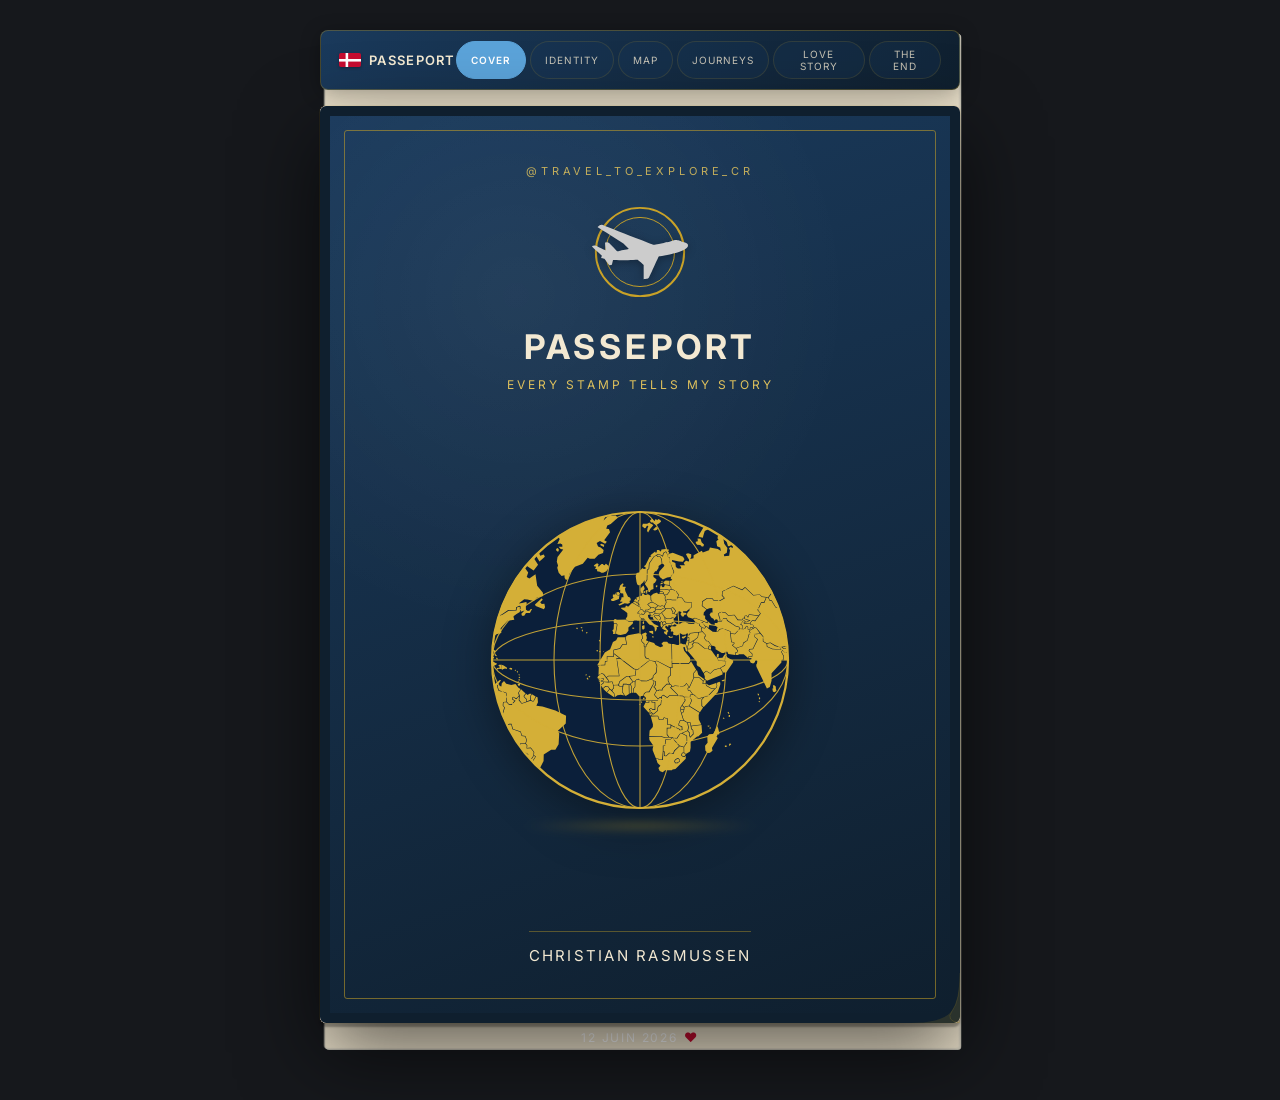
==== commit 7b25a8fd: "Add ending page with Danish flag" ====
--- a/index.html
+++ b/index.html
@@ -31,6 +31,7 @@
       <button class="nav-btn" data-page="2">Map</button>
       <button class="nav-btn" data-page="3">Journeys</button>
       <button class="nav-btn" data-page="4">Love Story</button>
+      <button class="nav-btn" data-page="5">The End</button>
     </div>
   </nav>
 
@@ -134,6 +135,10 @@
     <section class="page" id="page-lovestory">
     </section>
 
+    <!-- PAGE 6 : THE END -->
+    <section class="page" id="page-ending">
+    </section>
+
   </div><!-- .book -->
 
   <!-- PAGE COUNTER -->
--- a/css/style.css
+++ b/css/style.css
@@ -2015,3 +2015,173 @@
 /* Masking Tape */
 .tape { position: absolute; width: 60px; height: 16px; background: rgba(255, 255, 255, 0.4); box-shadow: 0 1px 3px rgba(0,0,0,0.1); top: -8px; left: 50%; transform: translateX(-50%) rotate(-2deg); z-index: 5; backdrop-filter: blur(2px); border-left: 2px dashed rgba(0,0,0,0.05); border-right: 2px dashed rgba(0,0,0,0.05); }
 .img-2 .tape { transform: translateX(-50%) rotate(3deg); }
+
+/* ---------- ENDING PAGE ---------- */
+#page-ending { overflow: hidden; }
+
+.ending-page {
+  position: relative;
+  width: 100%;
+  height: 100%;
+  display: flex;
+  align-items: center;
+  justify-content: center;
+  overflow: hidden;
+}
+
+/* Danish Flag as full background */
+.ending-flag {
+  position: absolute;
+  inset: 0;
+  background: #C60C30;
+  z-index: 0;
+}
+.ending-flag-cross-h {
+  position: absolute;
+  top: 50%;
+  left: 0;
+  width: 100%;
+  height: 14%;
+  background: #fff;
+  transform: translateY(-50%);
+}
+.ending-flag-cross-v {
+  position: absolute;
+  top: 0;
+  left: 35%;
+  width: 10%;
+  height: 100%;
+  background: #fff;
+}
+
+/* Shimmer overlay */
+.ending-shimmer {
+  position: absolute;
+  inset: 0;
+  background: linear-gradient(125deg, transparent 30%, rgba(255,255,255,0.06) 50%, transparent 70%);
+  background-size: 200% 200%;
+  animation: ending-shimmer-move 4s ease-in-out infinite;
+  z-index: 1;
+  pointer-events: none;
+}
+@keyframes ending-shimmer-move {
+  0% { background-position: 200% 0; }
+  100% { background-position: -200% 0; }
+}
+
+/* Content over the flag */
+.ending-content {
+  position: relative;
+  z-index: 2;
+  text-align: center;
+  color: #fff;
+  padding: 24px 20px;
+  display: flex;
+  flex-direction: column;
+  align-items: center;
+  gap: 10px;
+  animation: fadeIn 1s ease;
+}
+
+.ending-top-emblem { margin-bottom: 4px; }
+.ending-emblem-svg {
+  width: 70px;
+  height: 70px;
+  animation: ending-rotate 20s linear infinite;
+  filter: drop-shadow(0 0 8px rgba(255,255,255,0.3));
+}
+@keyframes ending-rotate { from { transform: rotate(0deg); } to { transform: rotate(360deg); } }
+
+.ending-eyebrow {
+  font-size: 10px;
+  letter-spacing: 0.25em;
+  text-transform: uppercase;
+  opacity: 0.75;
+  font-family: 'Inter', sans-serif;
+  font-weight: 400;
+}
+
+.ending-title {
+  font-family: 'Great Vibes', cursive;
+  font-size: 52px;
+  font-weight: 400;
+  color: #fff;
+  text-shadow: 0 2px 20px rgba(0,0,0,0.3), 0 0 40px rgba(255,255,255,0.2);
+  line-height: 1;
+  margin: 0;
+  animation: ending-title-pulse 3s ease-in-out infinite;
+}
+@keyframes ending-title-pulse {
+  0%, 100% { text-shadow: 0 2px 20px rgba(0,0,0,0.3), 0 0 30px rgba(255,255,255,0.15); }
+  50% { text-shadow: 0 2px 30px rgba(0,0,0,0.4), 0 0 50px rgba(255,255,255,0.3); }
+}
+
+.ending-subtitle {
+  font-family: 'Playfair Display', serif;
+  font-style: italic;
+  font-size: 13px;
+  letter-spacing: 0.2em;
+  opacity: 0.85;
+  margin: 0;
+}
+
+.ending-divider {
+  display: flex;
+  align-items: center;
+  gap: 10px;
+  font-size: 16px;
+  width: 100%;
+  max-width: 200px;
+}
+.ending-divider span {
+  flex: 1;
+  height: 1px;
+  background: rgba(255,255,255,0.4);
+}
+
+.ending-message {
+  font-family: 'Playfair Display', serif;
+  font-size: 14px;
+  line-height: 1.9;
+  opacity: 0.9;
+  max-width: 280px;
+  margin: 0;
+  font-style: italic;
+}
+
+.ending-signature {
+  font-family: 'Caveat', cursive;
+  font-size: 26px;
+  color: #fff;
+  opacity: 0.95;
+  margin: 4px 0 0;
+  letter-spacing: 0.05em;
+  text-shadow: 0 2px 10px rgba(0,0,0,0.2);
+}
+
+/* Stamp */
+.ending-stamp {
+  margin-top: 12px;
+  border: 2px solid rgba(255,255,255,0.5);
+  border-radius: 4px;
+  padding: 8px 18px;
+  transform: rotate(-4deg);
+  opacity: 0.8;
+  transition: opacity 0.3s, transform 0.3s;
+}
+.ending-stamp:hover { opacity: 1; transform: rotate(0deg); }
+.ending-stamp-inner { text-align: center; }
+.ending-stamp-text {
+  font-size: 11px;
+  font-weight: 700;
+  letter-spacing: 0.3em;
+  text-transform: uppercase;
+  font-family: 'Inter', sans-serif;
+}
+.ending-stamp-date {
+  font-size: 10px;
+  letter-spacing: 0.15em;
+  opacity: 0.8;
+  margin-top: 2px;
+  font-family: 'Inter', sans-serif;
+}
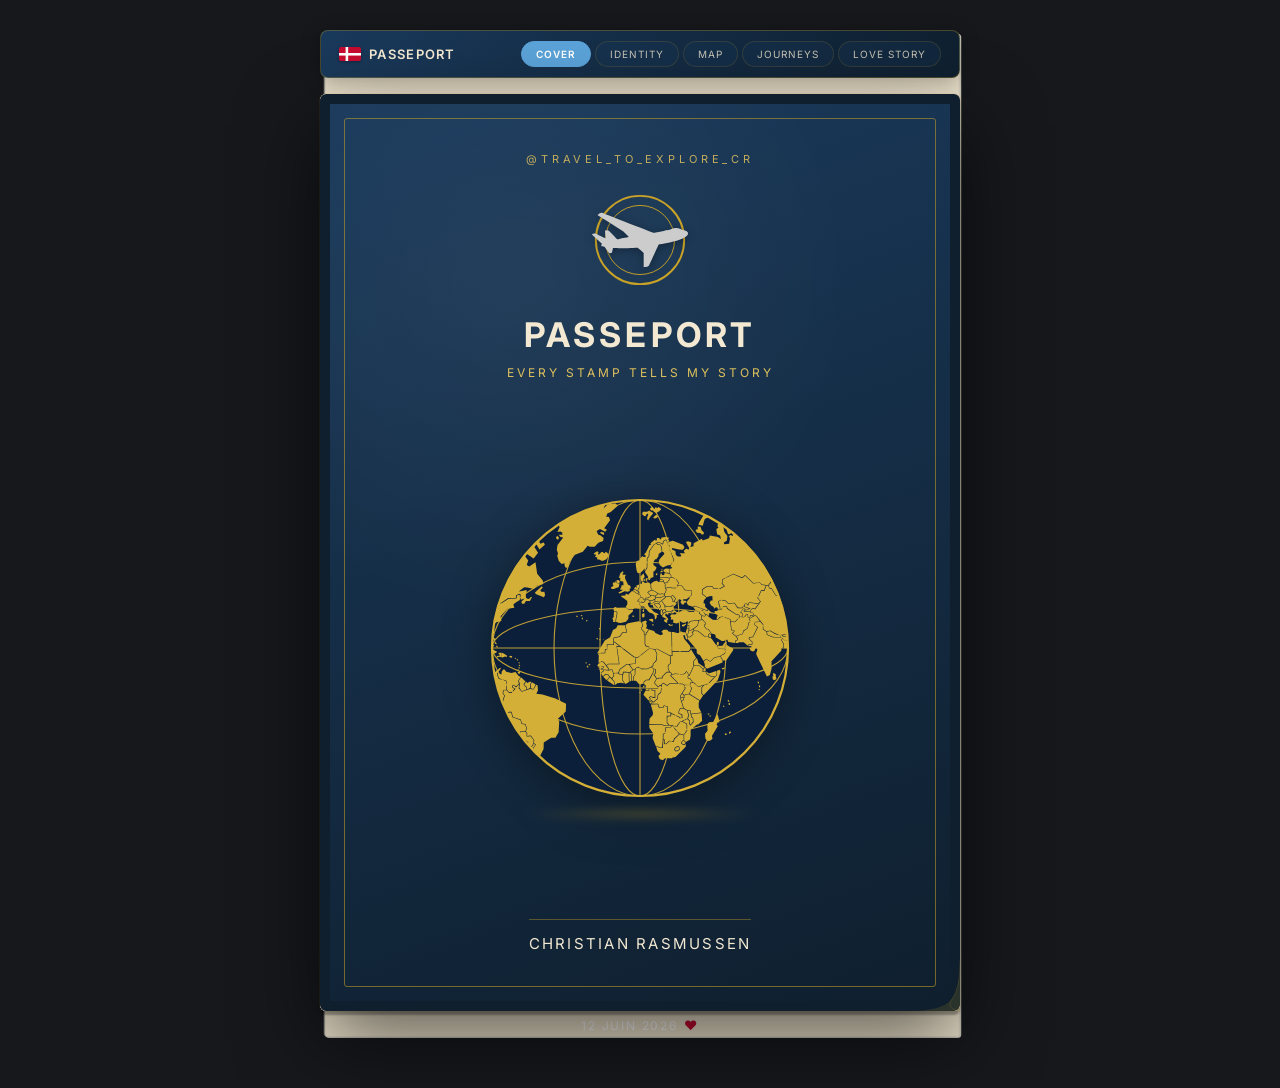
==== commit 4e1ae385: "Remove The End from navbar" ====
--- a/index.html
+++ b/index.html
@@ -31,7 +31,6 @@
       <button class="nav-btn" data-page="2">Map</button>
       <button class="nav-btn" data-page="3">Journeys</button>
       <button class="nav-btn" data-page="4">Love Story</button>
-      <button class="nav-btn" data-page="5">The End</button>
     </div>
   </nav>
 
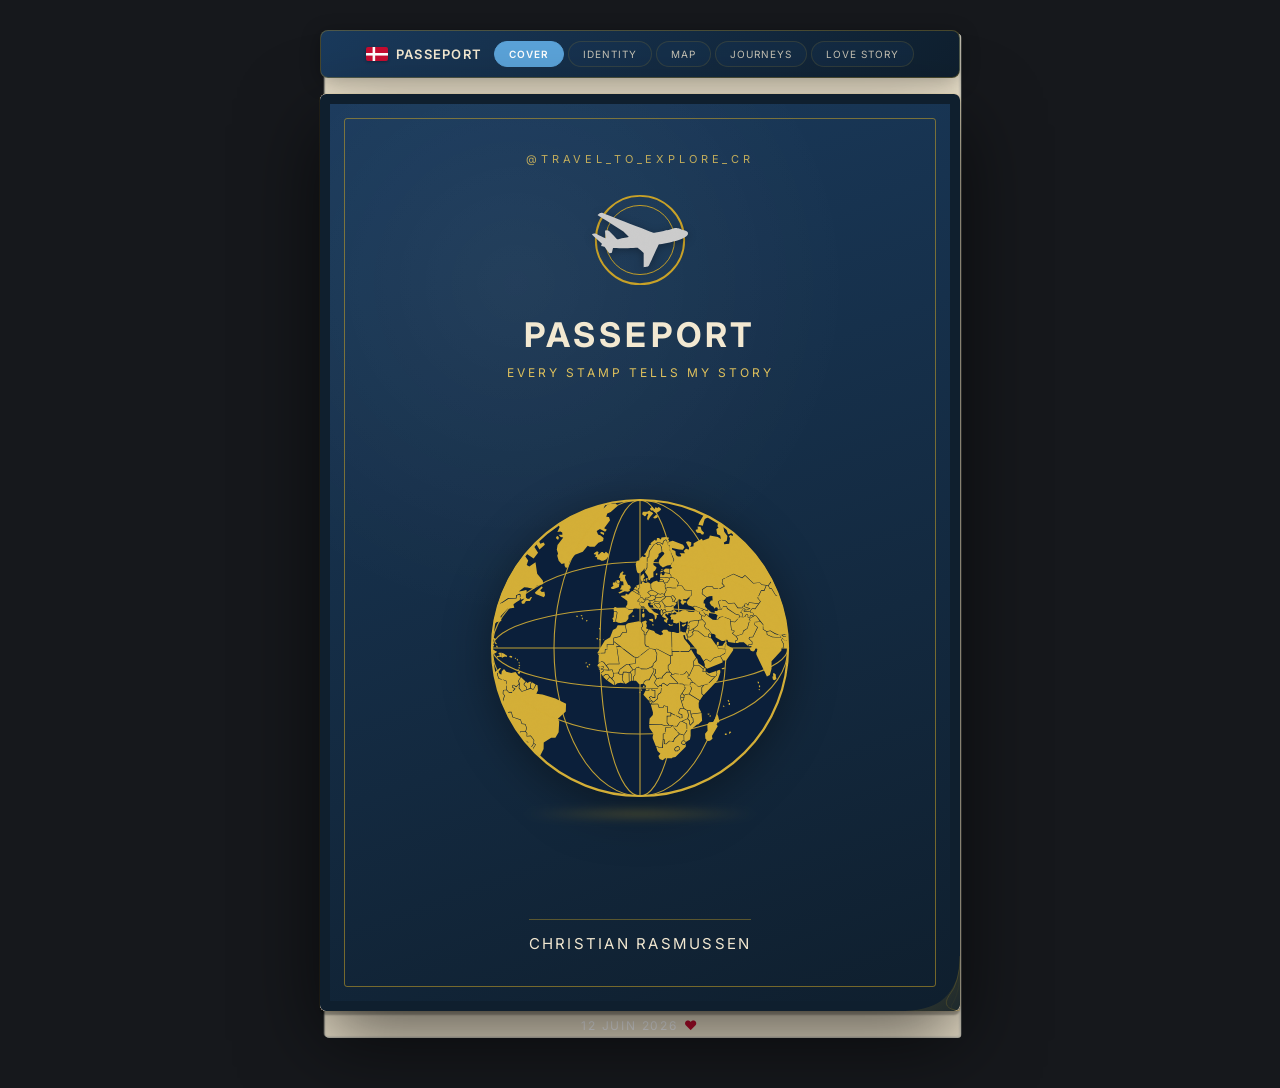
==== commit c5108bdb: "vf" ====
--- a/index.html
+++ b/index.html
@@ -55,14 +55,28 @@
     <!-- PAGE CORNER CURLS -->
     <div class="page-corner right-corner" id="corner-right">
       <svg viewBox="0 0 50 50" fill="none">
-        <path d="M50 0 L50 50 L0 50 Q30 50 40 40 Q50 30 50 0Z" fill="rgba(201,162,39,0.15)"/>
-        <path d="M50 50 Q35 48 42 38 Q50 28 50 0" stroke="rgba(201,162,39,0.3)" stroke-width="0.5" fill="none"/>
+        <defs>
+          <linearGradient id="curlGrad" x1="0" y1="0" x2="1" y2="1">
+            <stop offset="0%" stop-color="rgba(201,162,39,0.25)"/>
+            <stop offset="100%" stop-color="rgba(201,162,39,0.08)"/>
+          </linearGradient>
+        </defs>
+        <path d="M50 0 L50 50 L0 50 Q25 49 36 38 Q50 25 50 0Z" fill="url(#curlGrad)"/>
+        <path d="M50 50 Q32 48 40 36 Q50 24 50 0" stroke="rgba(201,162,39,0.35)" stroke-width="0.5" fill="none"/>
+        <path d="M50 50 Q38 49 44 42 Q50 32 50 10" stroke="rgba(201,162,39,0.15)" stroke-width="0.3" fill="none"/>
       </svg>
     </div>
     <div class="page-corner left-corner" id="corner-left">
       <svg viewBox="0 0 50 50" fill="none">
-        <path d="M0 0 L0 50 L50 50 Q20 50 10 40 Q0 30 0 0Z" fill="rgba(201,162,39,0.15)"/>
-        <path d="M0 50 Q15 48 8 38 Q0 28 0 0" stroke="rgba(201,162,39,0.3)" stroke-width="0.5" fill="none"/>
+        <defs>
+          <linearGradient id="curlGradL" x1="1" y1="0" x2="0" y2="1">
+            <stop offset="0%" stop-color="rgba(201,162,39,0.25)"/>
+            <stop offset="100%" stop-color="rgba(201,162,39,0.08)"/>
+          </linearGradient>
+        </defs>
+        <path d="M0 0 L0 50 L50 50 Q25 49 14 38 Q0 25 0 0Z" fill="url(#curlGradL)"/>
+        <path d="M0 50 Q18 48 10 36 Q0 24 0 0" stroke="rgba(201,162,39,0.35)" stroke-width="0.5" fill="none"/>
+        <path d="M0 50 Q12 49 6 42 Q0 32 0 10" stroke="rgba(201,162,39,0.15)" stroke-width="0.3" fill="none"/>
       </svg>
     </div>
 
--- a/css/style.css
+++ b/css/style.css
@@ -38,8 +38,10 @@
 /* ---------- NAVBAR ---------- */
 .navbar{
   display: flex;
-  align-items: center;
-  justify-content: space-between;
+  flex-wrap: wrap;
+  align-items: center;
+  justify-content: center;
+  gap: 12px;
   width: 100%;
   max-width: 640px;
   margin-bottom: 16px;
@@ -70,6 +72,8 @@
 }
 .navbar-links{
   display: flex;
+  flex-wrap: wrap;
+  justify-content: center;
   gap: 4px;
 }
 .nav-btn{
@@ -132,7 +136,7 @@
   -webkit-backface-visibility: hidden;
   transform-origin: left center;
   transform: rotateY(0deg);
-  transition: transform 0.35s cubic-bezier(0.77, 0, 0.175, 1);
+  transition: transform 0.7s cubic-bezier(0.25, 0.46, 0.45, 0.94);
   will-change: transform;
 }
 .page.active{
@@ -144,10 +148,71 @@
 }
 /* Drop-shadow during animation for depth */
 .page.page-turning{
-  filter: drop-shadow(-12px 0 18px rgba(0,0,0,0.45));
+  filter: drop-shadow(-18px 0 25px rgba(0,0,0,0.5));
   transition:
-    transform 0.45s cubic-bezier(0.77, 0, 0.175, 1),
-    filter 0.45s ease;
+    transform 0.7s cubic-bezier(0.25, 0.46, 0.45, 0.94),
+    filter 0.7s ease;
+}
+
+/* ---------- PAGE FOLD LINE (appears during flip) ---------- */
+.page-fold{
+  position: absolute;
+  top: 0;
+  bottom: 0;
+  width: 3px;
+  left: 0;
+  background: linear-gradient(
+    180deg,
+    transparent 0%,
+    rgba(0,0,0,0.12) 15%,
+    rgba(0,0,0,0.2) 50%,
+    rgba(0,0,0,0.12) 85%,
+    transparent 100%
+  );
+  opacity: 0;
+  z-index: 60;
+  pointer-events: none;
+  transition: opacity 0.3s ease;
+}
+.page.page-turning .page-fold{
+  opacity: 1;
+}
+
+/* ---------- PAGE BEND GRADIENT (light reflection on curved paper) ---------- */
+.page-bend{
+  position: absolute;
+  inset: 0;
+  background: linear-gradient(
+    90deg,
+    rgba(255,255,255,0.18) 0%,
+    rgba(255,255,255,0.05) 8%,
+    transparent 20%
+  );
+  opacity: 0;
+  z-index: 58;
+  pointer-events: none;
+  transition: opacity 0.3s ease;
+}
+.page.page-turning .page-bend{
+  opacity: 1;
+}
+
+/* ---------- PAPER TEXTURE ON BACK ---------- */
+.page-back-texture{
+  position: absolute;
+  inset: 0;
+  background:
+    repeating-linear-gradient(
+      0deg,
+      transparent,
+      transparent 2px,
+      rgba(0,0,0,0.015) 2px,
+      rgba(0,0,0,0.015) 4px
+    );
+  backface-visibility: visible;
+  -webkit-backface-visibility: visible;
+  pointer-events: none;
+  z-index: -1;
 }
 
 /* ---------- PAGE TURN ZONES ---------- */
@@ -159,6 +224,7 @@
   z-index: 60;
   cursor: pointer;
   transition: background 0.3s ease;
+  pointer-events: none;
 }
 .turn-zone.left{
   left: 0;
@@ -169,27 +235,33 @@
   cursor: e-resize;
 }
 .turn-zone:hover{
-  background: rgba(201,162,39,0.04);
+  background: linear-gradient(90deg, rgba(201,162,39,0.06), transparent);
+}
+.turn-zone.right:hover{
+  background: linear-gradient(270deg, rgba(201,162,39,0.06), transparent);
 }
 
 /* ---------- PAGE CORNER CURL ---------- */
 .page-corner{
   position: absolute;
   bottom: 0;
-  width: 50px;
-  height: 50px;
+  width: 55px;
+  height: 55px;
   z-index: 65;
   pointer-events: none;
   opacity: 0;
-  transition: opacity 0.4s ease;
+  transition: opacity 0.5s ease, transform 0.5s cubic-bezier(0.34, 1.56, 0.64, 1);
+  transform: scale(0.7);
 }
 .turn-zone.right:hover ~ .page-corner.right-corner,
 .page-corner.right-corner.visible{
   opacity: 1;
+  transform: scale(1);
 }
 .turn-zone.left:hover ~ .page-corner.left-corner,
 .page-corner.left-corner.visible{
   opacity: 1;
+  transform: scale(1);
 }
 .page-corner.right-corner{
   right: 0;
@@ -226,19 +298,19 @@
   position: absolute;
   top: 0;
   bottom: 0;
-  width: 60%;
+  width: 70%;
   z-index: 55;
   pointer-events: none;
   opacity: 0;
-  transition: opacity 0.3s ease;
+  transition: opacity 0.4s ease;
 }
 .flip-shadow.left{
   left: 0;
-  background: linear-gradient(90deg, rgba(0,0,0,0.25) 0%, transparent 100%);
+  background: linear-gradient(90deg, rgba(0,0,0,0.35) 0%, rgba(0,0,0,0.1) 40%, transparent 100%);
 }
 .flip-shadow.right{
   right: 0;
-  background: linear-gradient(270deg, rgba(0,0,0,0.25) 0%, transparent 100%);
+  background: linear-gradient(270deg, rgba(0,0,0,0.35) 0%, rgba(0,0,0,0.1) 40%, transparent 100%);
 }
 .flip-shadow.active{
   opacity: 1;
@@ -260,6 +332,19 @@
   opacity: 0.15;
   z-index: -1;
   pointer-events: none;
+}
+
+/* ---------- PAPER GRAIN TEXTURE ---------- */
+.book::after{
+  content:"";
+  position: absolute;
+  inset: 0;
+  border-radius: 6px;
+  background-image: url("data:image/svg+xml,%3Csvg viewBox='0 0 200 200' xmlns='http://www.w3.org/2000/svg'%3E%3Cfilter id='noise'%3E%3CfeTurbulence type='fractalNoise' baseFrequency='0.9' numOctaves='4' stitchTiles='stitch'/%3E%3C/filter%3E%3Crect width='100%25' height='100%25' filter='url(%23noise)' opacity='0.03'/%3E%3C/svg%3E");
+  pointer-events: none;
+  z-index: 100;
+  opacity: 0.5;
+  mix-blend-mode: multiply;
 }
 
 /* ---------- PAGE CURL SHADOW ---------- */
@@ -583,7 +668,8 @@
   width: 100%;
   height: 100%;
   padding: 18px 18px 12px;
-  overflow: hidden;
+  overflow-y: auto;
+  overflow-x: hidden;
   display: flex;
   flex-direction: column;
   z-index: 2;
@@ -1169,7 +1255,7 @@
 
 /* ---------- RESPONSIVE ---------- */
 @media (max-width: 768px){
-  .navbar{ max-width: 90%; }
+  .navbar{ width: 100%; }
   .cover-title{ font-size: 28px; }
   .cover-emblem{ width: 80px; height: 80px; }
   .cover-emblem svg{ width: 80px; height: 80px; }
@@ -1177,10 +1263,12 @@
 }
 
 @media (max-width: 420px){
-  .navbar{ padding: 8px 12px; margin-bottom: 12px; }
+  .navbar{ padding: 8px 12px; margin-bottom: 12px; flex-direction: column; gap: 8px; }
+  .navbar-links{ width: 100%; overflow-x: auto; flex-wrap: nowrap; justify-content: flex-start; padding-bottom: 4px; }
+  .navbar-links::-webkit-scrollbar { display: none; }
   .navbar-brand{ font-size: 11px; gap: 6px; }
   .navbar-brand svg{ width: 14px; height: 14px; }
-  .nav-btn{ font-size: 9px; padding: 5px 10px; }
+  .nav-btn{ font-size: 9px; padding: 5px 10px; flex-shrink: 0; white-space: nowrap; }
 
   #page-cover{ padding: 32px 20px; border-width: 6px; }
   #page-cover::before{ inset: 10px; }
@@ -1241,7 +1329,8 @@
   padding: 16px 14px 10px;
   display: flex;
   flex-direction: column;
-  overflow: visible;
+  overflow-y: auto;
+  overflow-x: hidden;
   z-index: 2;
 }
 
@@ -1535,7 +1624,6 @@
 .journey-photo:hover {
   transform: scale(1.06) translateY(-2px);
   border-color: var(--gold);
-  box-shadow: 0 6px 18px rgba(201,162,39,0.35), 0 0 0 1px rgba(201,162,39,0.4);
   z-index: 10;
 }
 .journey-photo:hover img {
@@ -1639,6 +1727,13 @@
   position: relative;
   flex-grow: 1;
   display: flex;
+}
+
+
+.gallery-grid {
+  position: relative;
+  flex-grow: 1;
+  display: flex;
   flex-wrap: wrap;
   justify-content: center;
   align-content: flex-start;
@@ -1661,6 +1756,13 @@
   transition: transform 0.3s ease, box-shadow 0.3s ease, z-index 0s;
   cursor: pointer;
   z-index: 1;
+  animation: polaroidFadeIn 0.5s cubic-bezier(0.175, 0.885, 0.32, 1.275) backwards;
+}
+
+@keyframes polaroidFadeIn {
+  0% { opacity: 0; transform: scale(0.6) rotate(-8deg) translateY(40px); }
+  60% { opacity: 1; transform: scale(1.05) rotate(2deg) translateY(-5px); }
+  100% { opacity: 1; transform: scale(1) rotate(0deg) translateY(0); }
 }
 
 .polaroid-item:nth-child(even) { transform: rotate(4deg); }
@@ -1727,7 +1829,7 @@
 
 /* Click hint tooltip */
 .trav-card::after {
-  content: "?? Click to see memories";
+  content: "\1F449 Click to see memories";
   position: absolute;
   bottom: calc(100% + 10px);
   left: 50%;
@@ -1823,7 +1925,7 @@
   border-bottom: 1px solid rgba(201,162,39,0.2);
   padding: 5px 10px;
   margin: 0 0 6px 0;
-  font-size: 7.5px;
+  font-size: 11px;
   color: rgba(201,162,39,0.85);
   letter-spacing: 0.8px;
   font-family: 'Inter', sans-serif;
@@ -1839,7 +1941,7 @@
 .trav-hint-bar .hint-icon {
   display: inline-block;
   animation: tapBounce 1.5s ease-in-out infinite;
-  font-size: 12px;
+  font-size: 16px;
 }
 
 /* ============================================================
@@ -2074,7 +2176,7 @@
   position: relative;
   z-index: 2;
   text-align: center;
-  color: #fff;
+  color: #1a1a1a;
   padding: 24px 20px;
   display: flex;
   flex-direction: column;
@@ -2105,15 +2207,15 @@
   font-family: 'Great Vibes', cursive;
   font-size: 52px;
   font-weight: 400;
-  color: #fff;
-  text-shadow: 0 2px 20px rgba(0,0,0,0.3), 0 0 40px rgba(255,255,255,0.2);
+  color: #1a1a1a;
+  text-shadow: 0 2px 10px rgba(0,0,0,0.15);
   line-height: 1;
   margin: 0;
   animation: ending-title-pulse 3s ease-in-out infinite;
 }
 @keyframes ending-title-pulse {
-  0%, 100% { text-shadow: 0 2px 20px rgba(0,0,0,0.3), 0 0 30px rgba(255,255,255,0.15); }
-  50% { text-shadow: 0 2px 30px rgba(0,0,0,0.4), 0 0 50px rgba(255,255,255,0.3); }
+  0%, 100% { text-shadow: 0 2px 10px rgba(0,0,0,0.1); }
+  50% { text-shadow: 0 2px 20px rgba(0,0,0,0.2); }
 }
 
 .ending-subtitle {
@@ -2152,17 +2254,17 @@
 .ending-signature {
   font-family: 'Caveat', cursive;
   font-size: 26px;
-  color: #fff;
+  color: #1a1a1a;
   opacity: 0.95;
   margin: 4px 0 0;
   letter-spacing: 0.05em;
-  text-shadow: 0 2px 10px rgba(0,0,0,0.2);
+  text-shadow: none;
 }
 
 /* Stamp */
 .ending-stamp {
   margin-top: 12px;
-  border: 2px solid rgba(255,255,255,0.5);
+  border: 2px solid rgba(0,0,0,0.5);
   border-radius: 4px;
   padding: 8px 18px;
   transform: rotate(-4deg);
